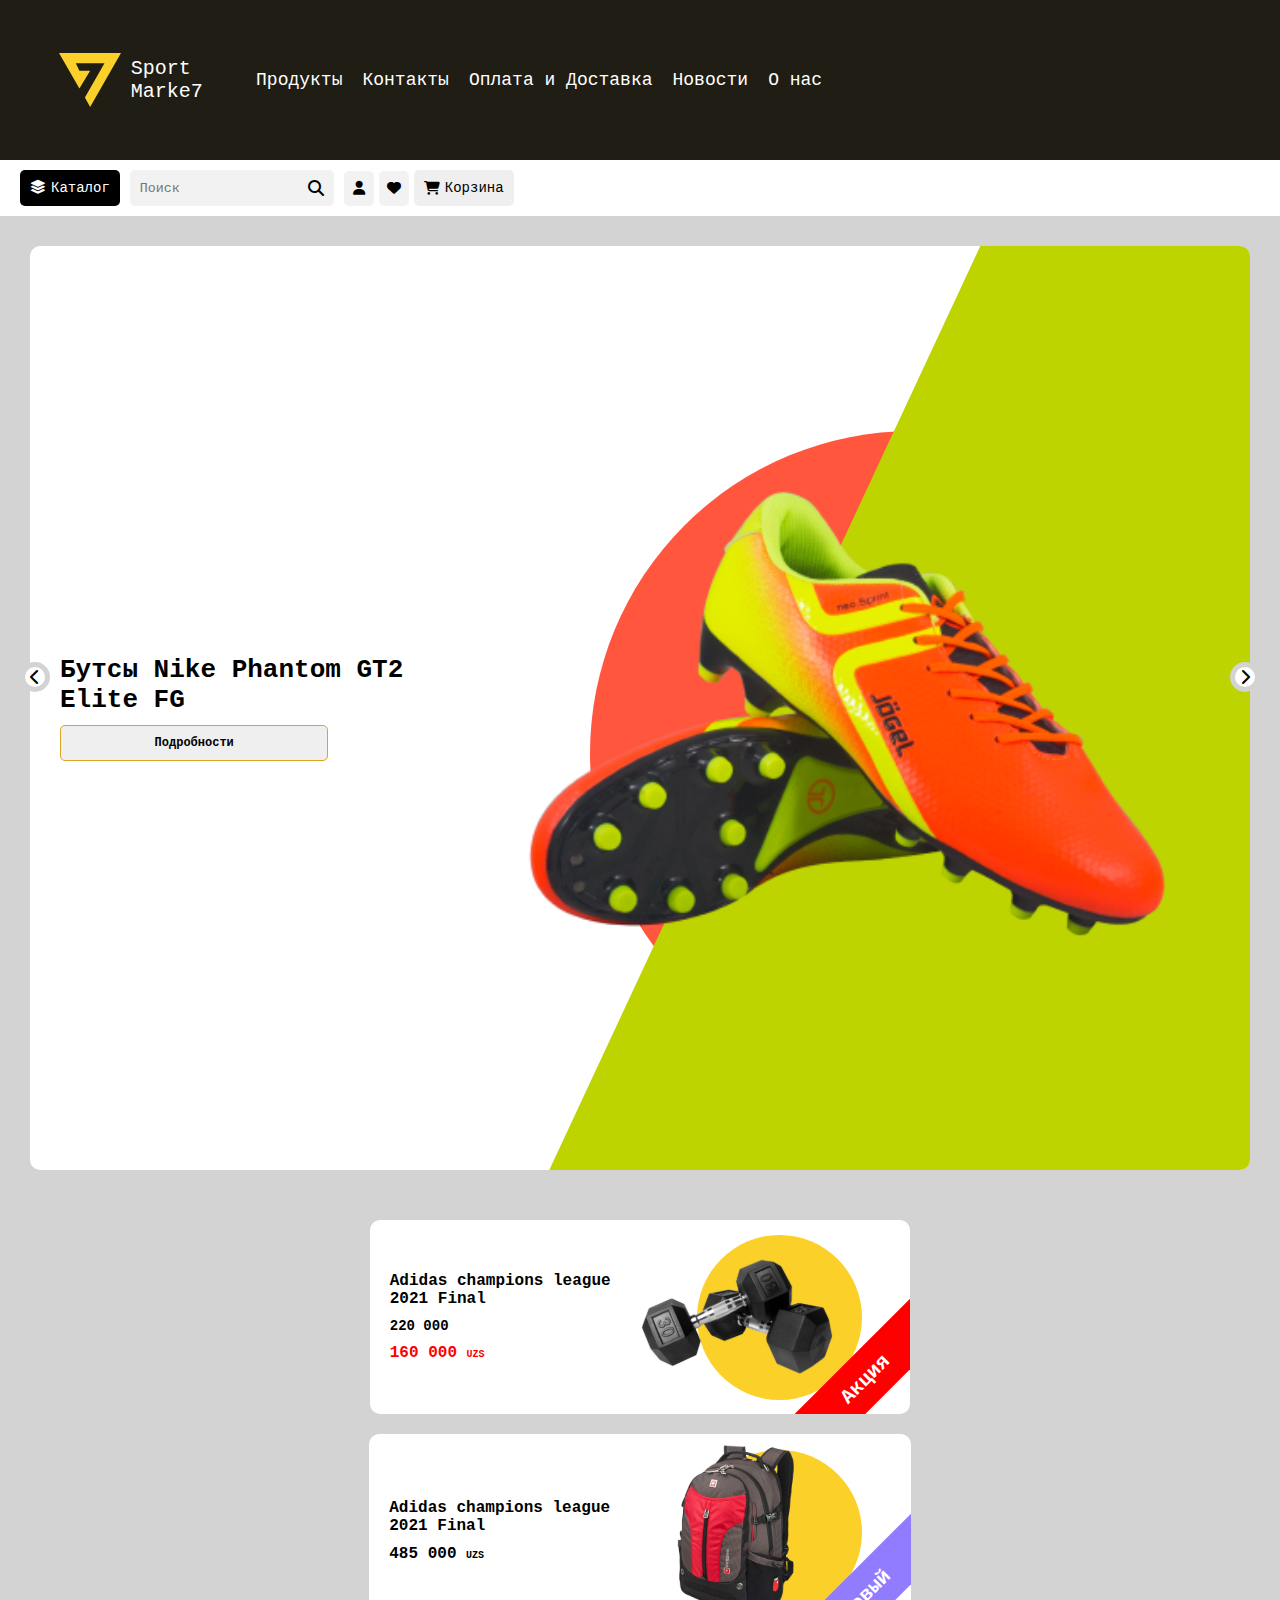
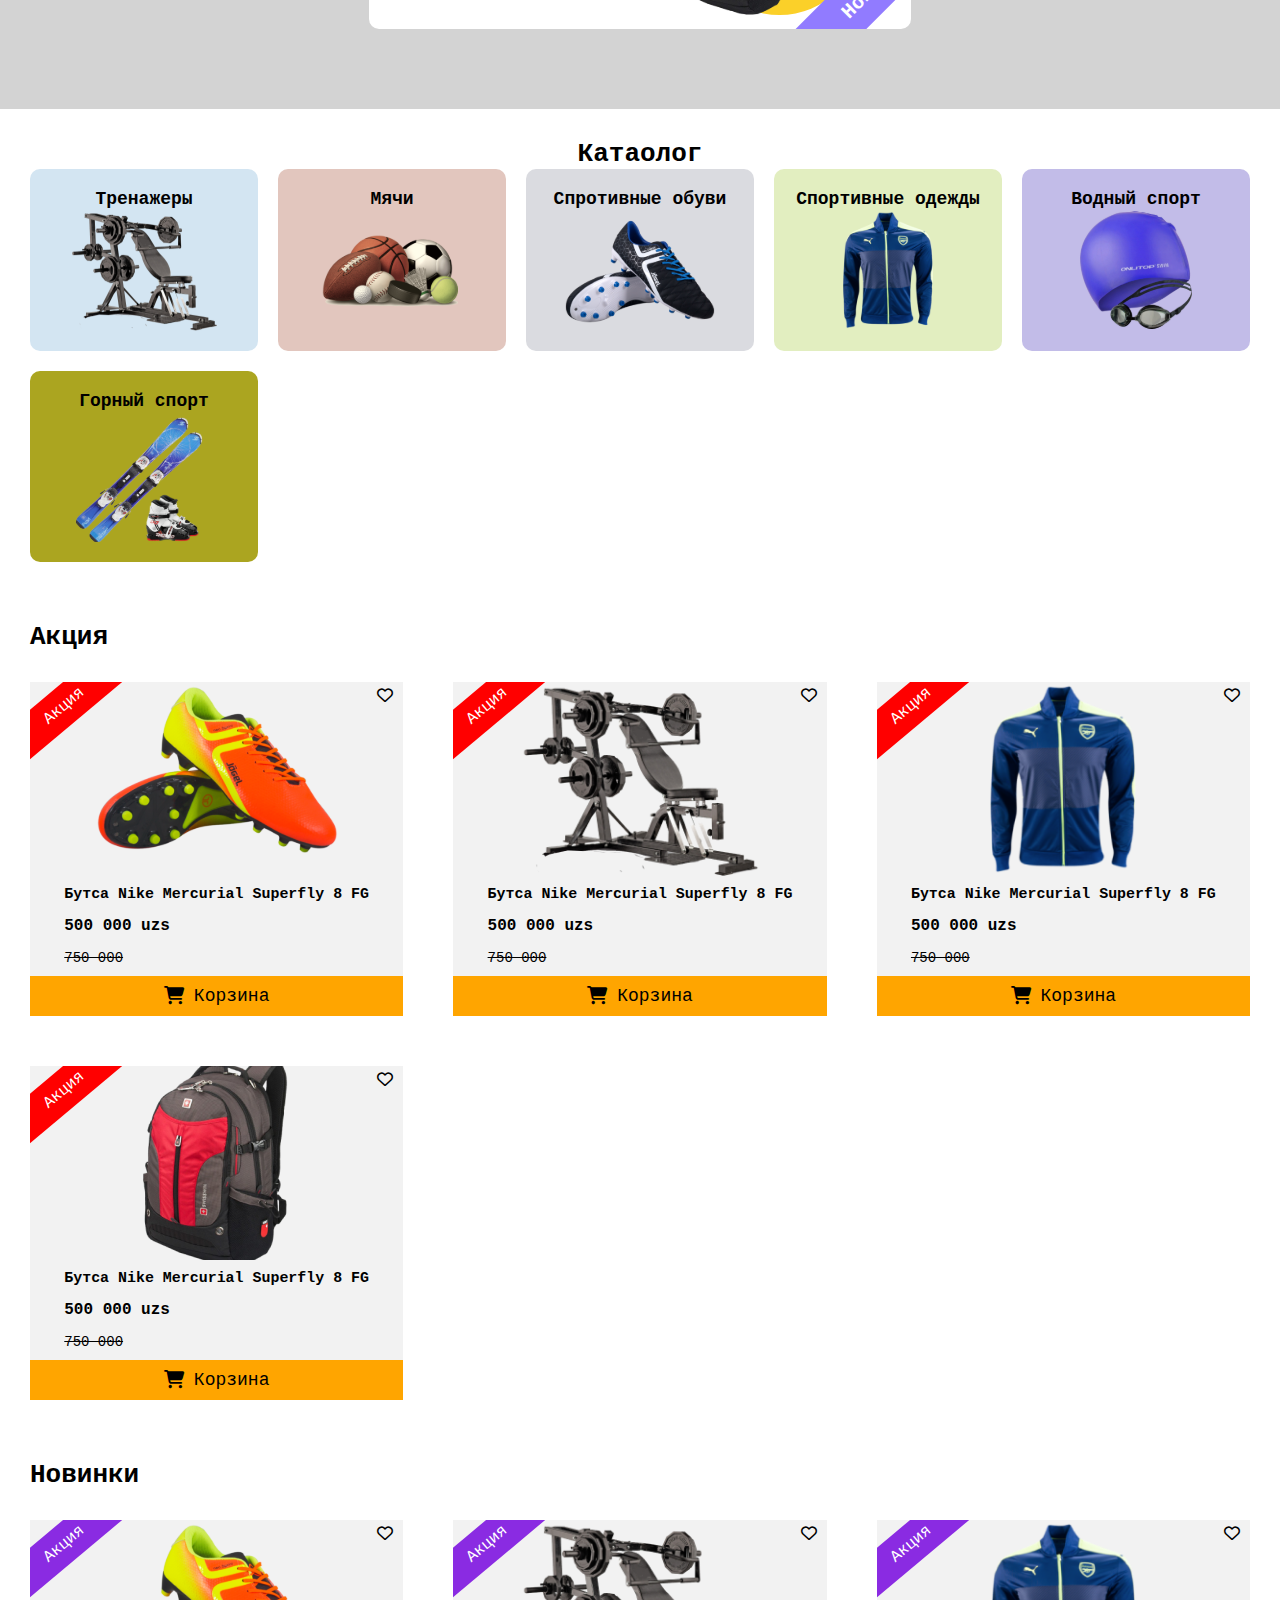
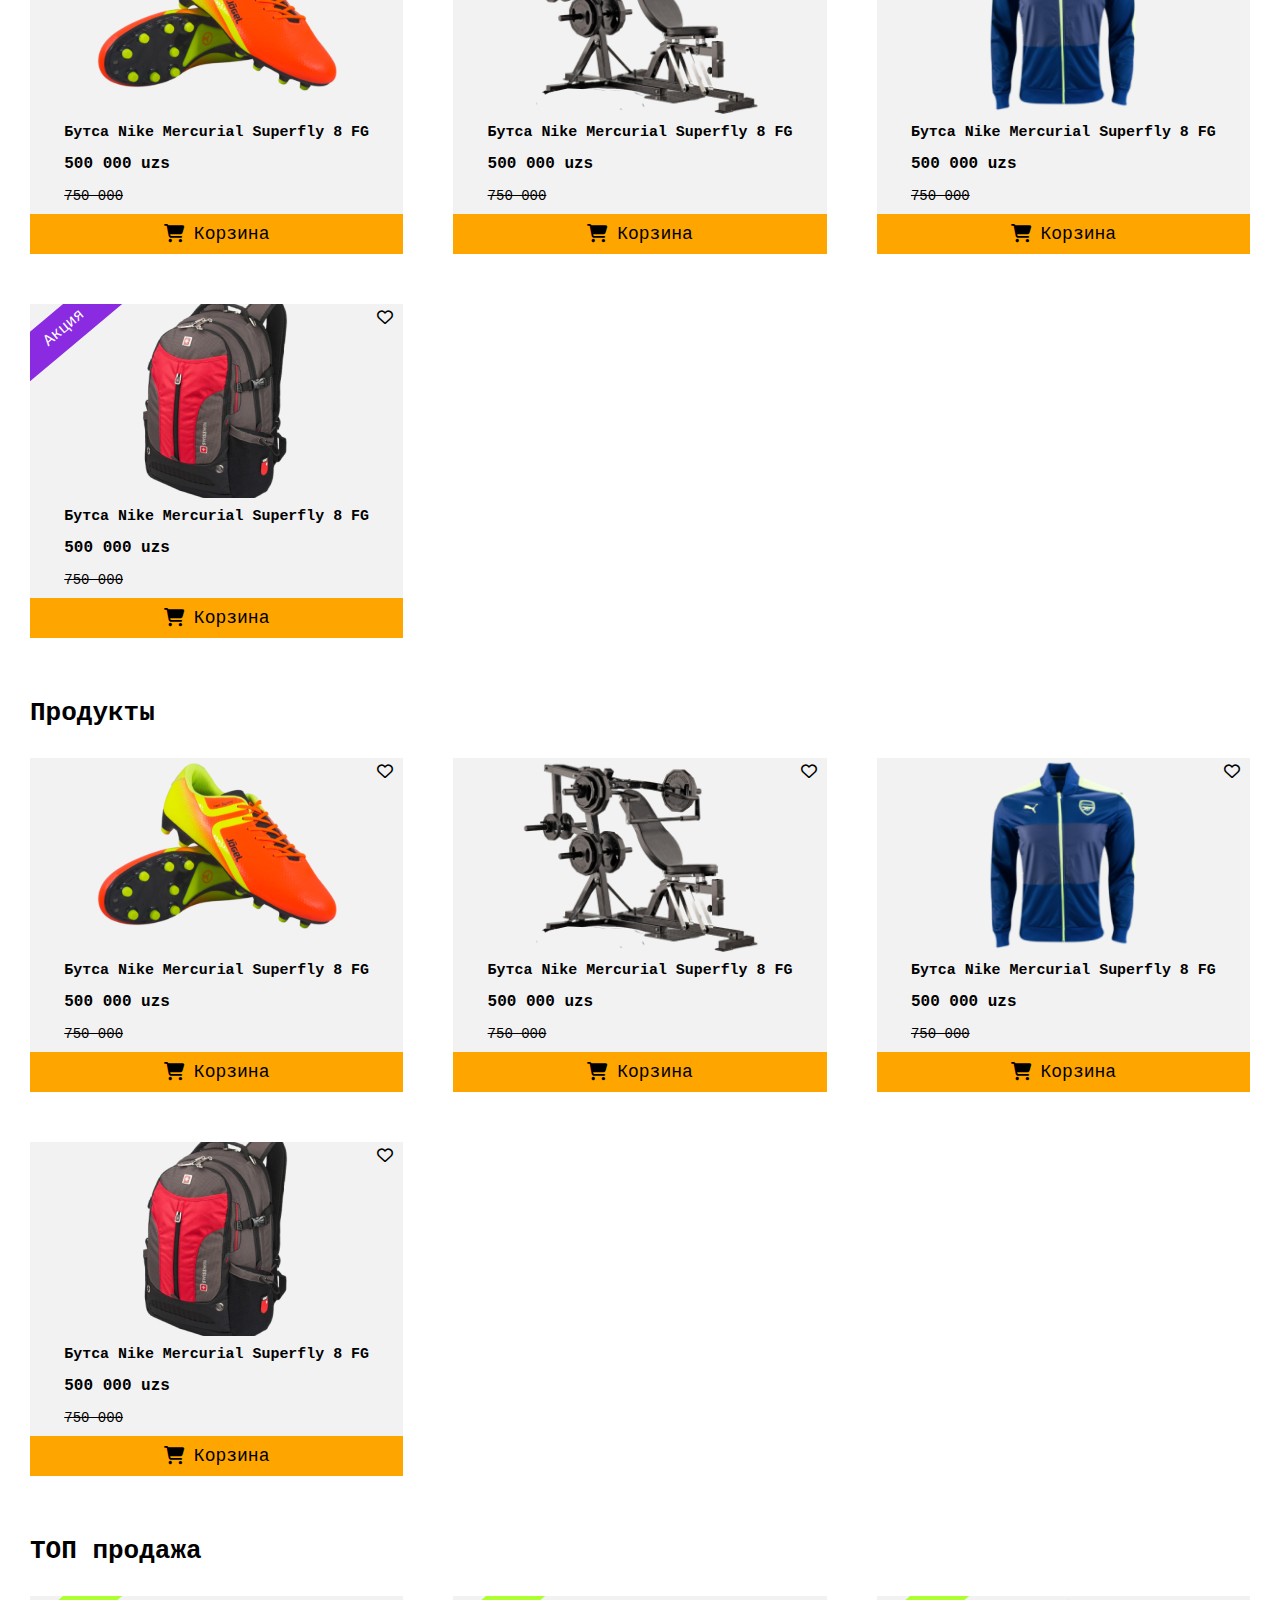
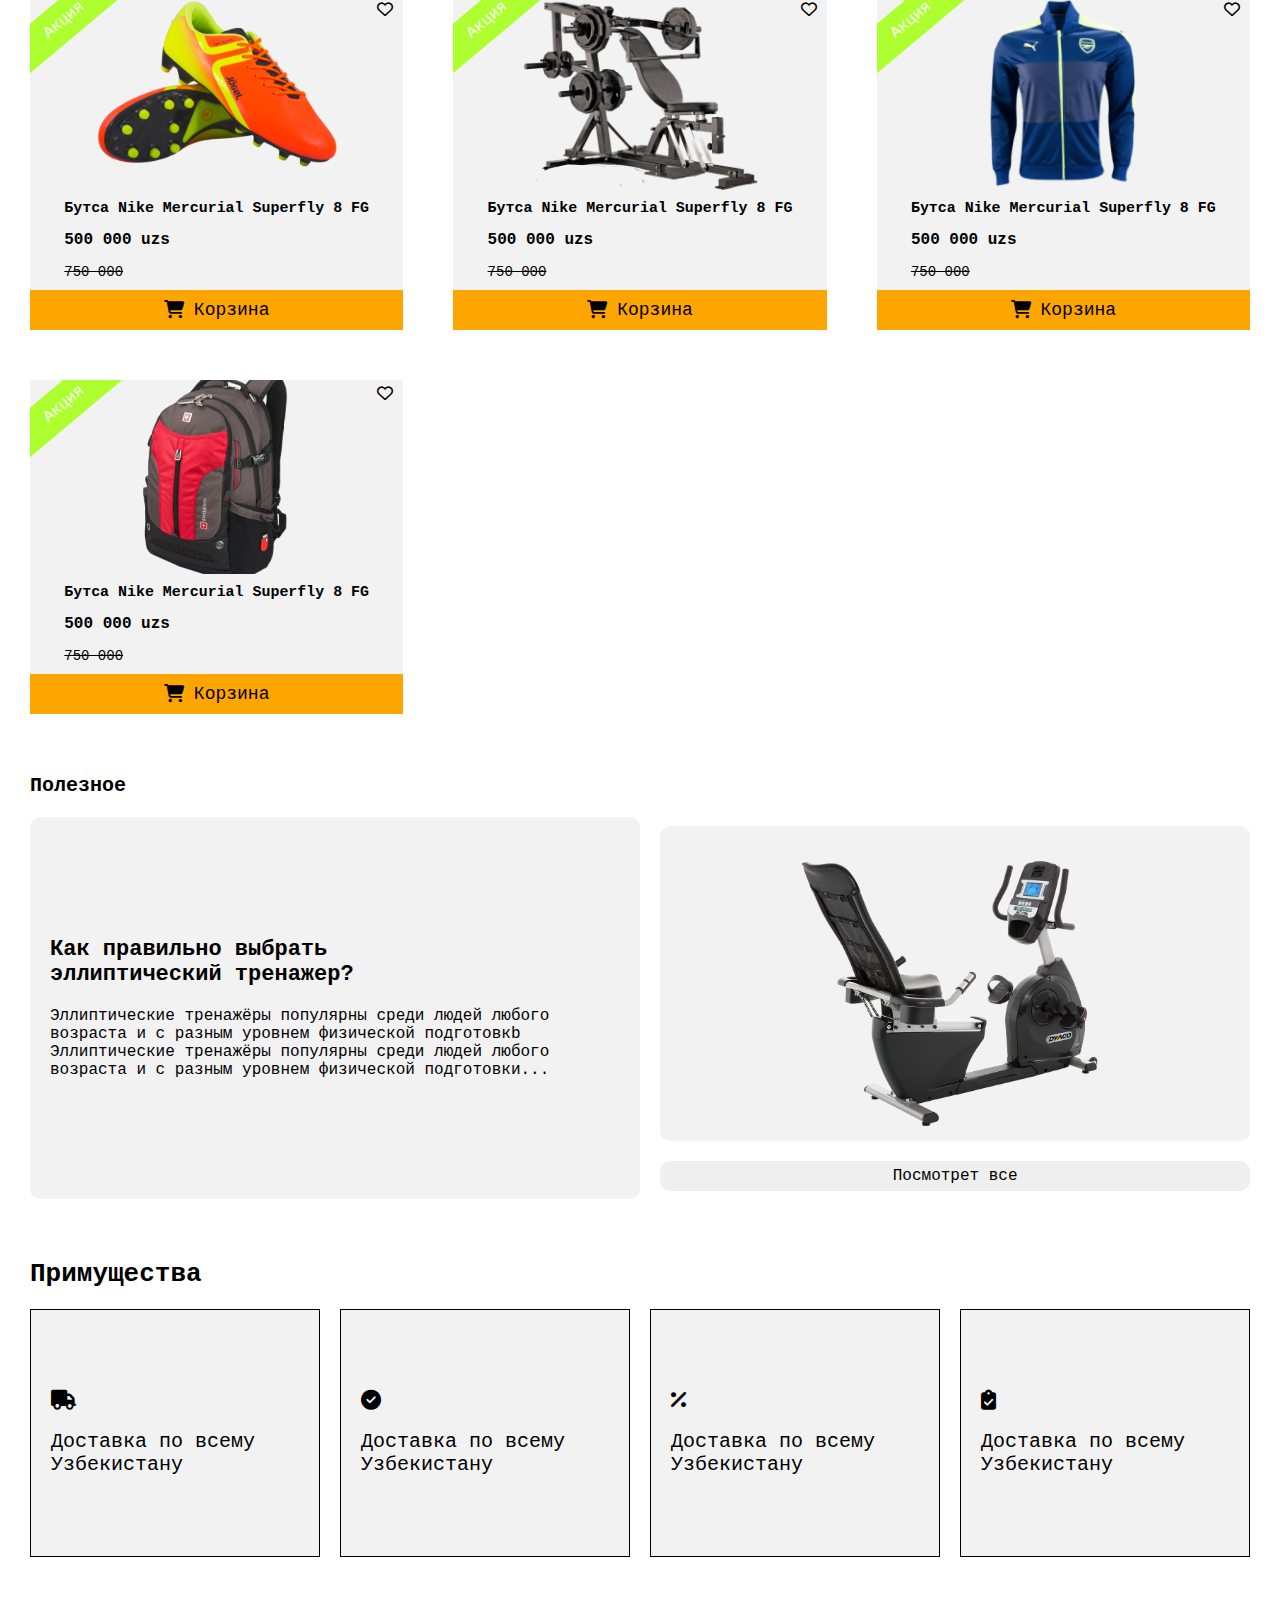
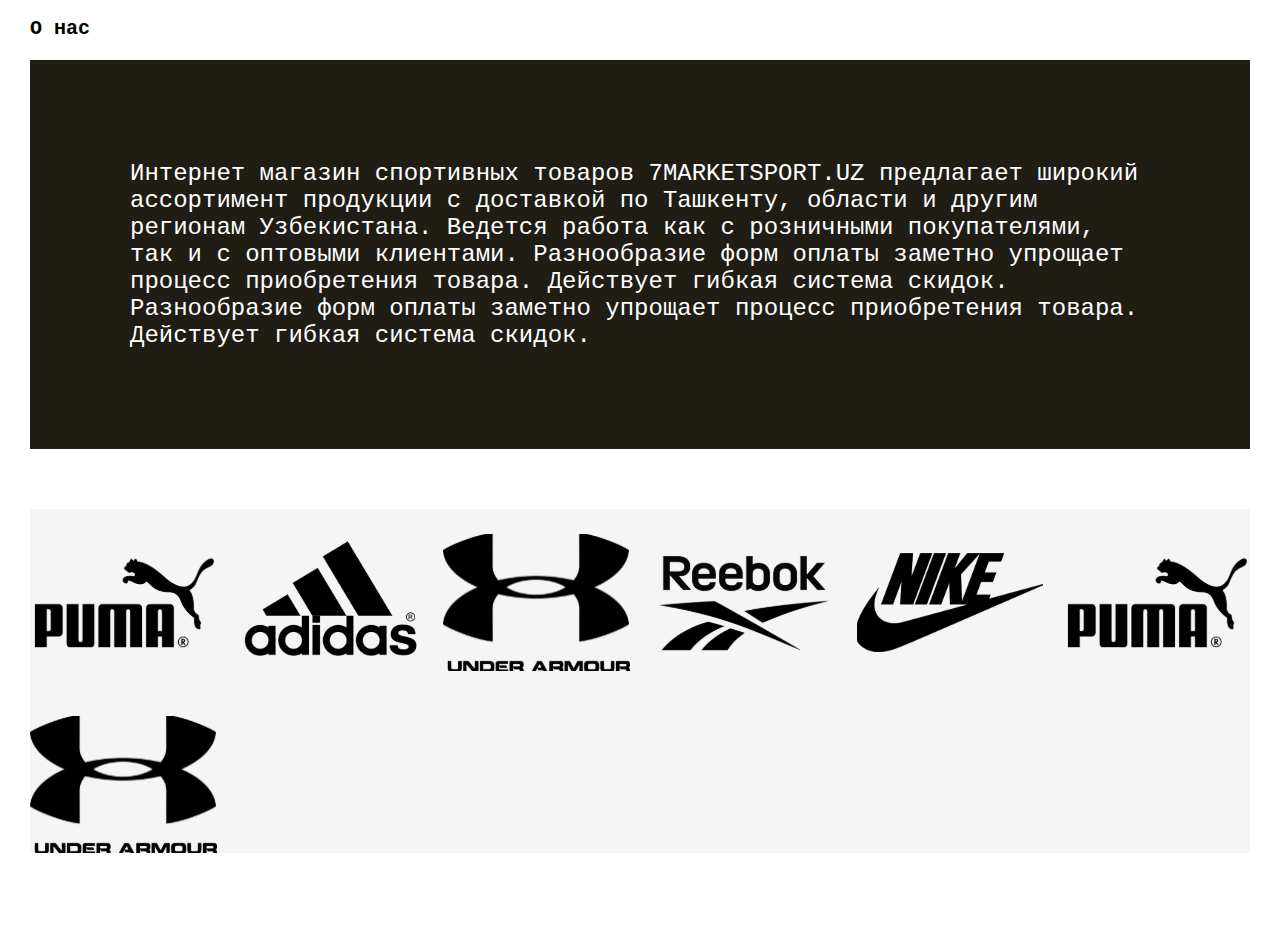
==== index.html @ ff8aa7b3 "first commit" ====
<!DOCTYPE html>
<html lang="en">

<head>
    <meta charset="UTF-8">
    <meta name="viewport" content="width=device-width, initial-scale=1.0">
    <title>Sprot Market</title>
    <link rel="stylesheet" href="./css/style.min.css">
    <link rel="stylesheet" href="https://cdnjs.cloudflare.com/ajax/libs/font-awesome/6.5.2/css/all.min.css">

</head>

<body>
    <header class="header container">

        <nav class="header__nav">

            <div class="header__logo-link">

                <div class="header__logo-img">
                    <img src="./images/Vector-logo.svg" alt="">
                    <span class="header__sport">Sport Marke7</span>
                </div>


                <ul class="header__list">
                    <li class="header__item"><a href="#" class="header__link">Продукты</a></li>
                    <li class="header__item"><a href="#" class="header__link">Контакты</a></li>
                    <li class="header__item"><a href="#" class="header__link">Оплата и Доставка</a></li>
                    <li class="header__item"><a href="#" class="header__link">Новости</a></li>
                    <li class="header__item"><a href="#" class="header__link">О нас</a></li>
                </ul>

            </div>

            <div class="header__info-contact">

                <div class="header__logo-info">
                    <img src="./images/Vector-logo.svg" alt="">
                    <p class="header__info-list">Sport Marke<span class="header__seven">7</span></p>
                </div>

                <p class="header__contact"><i class="fa-solid fa-phone"></i>+998(90)565-85-85</p>
                <p class="header__contact"><i class="fa-solid fa-envelope"></i>info@gmail.com</p>
            </div>


            <div class="header__button">
                <button onclick="btn()" class="header__togl">
                    <i class="fa-solid fa-bars-staggered"></i>
                </button>
            </div>
        </nav>
    </header>

    <header class="catalog">
        <nav class="catalog__nav">
            <div class="catalog__items">

                <button class="catalog__btn"><i class="fa-solid fa-layer-group"></i>Каталог </button>
                <div class="catalog__input">
                    <input type="text" placeholder="Поиск"><i class="fa-solid fa-magnifying-glass"></i>
                </div>

                <div class="catalog__iction">
                    <span class="catalog__icon"><i class="fa-solid fa-user"></i></span>
                    <span class="catalog__icon"><i class="fa-solid fa-heart"></i></span>
                    <button class="catalog__shopping"><i class="fa-solid fa-cart-shopping"></i>Корзина</button>
                </div>
            </div>

        </nav>
    </header>


    <main>
        <section class="hero container">

            <div class="hero__items">

                <div class="hero__item-nike">

                    <div class="hero__title-btn">
                        <h1 class="hero__title">Бутсы Nike Phantom GT2 Elite FG</h1>
                        <button class="hero__btn">Подробности</button>
                    </div>


                    <div class="hero__images">
                        <img src="./images/Ellipse 455.svg" alt="" class="hero__img-one">
                        <img src="./images/Rectangle 24275.svg" alt="" class="hero__img-two">
                        <img src="./images/pngwing 1.svg" alt="" class="hero__img-three">
                    </div>

                    <span class="hero__icon-left"><i class="fa-solid fa-chevron-left"></i></span>
                    <span class="hero__icon-right"><i class="fa-solid fa-chevron-right"></i></span>

                </div>


                <div class="hero__item-adidas">

                    <div class="hero__adidas">

                        <div class="hero__price-product">
                            <h6 class="hero__title-adidas">Adidas champions league 2021 Final</h6>
                            <p class="hero__price">220 000</p>
                            <h5 class="hero__price-sale">160 000 <span class="hero__sum">UZS</span></h5>
                        </div>

                        <div class="hero__price-img">
                            <img src="./images/Ellipse orange.svg" alt="" class="hero__ellipse">
                            <img src="./images/gantel.svg" alt="" class="hero__img-sale">
                            <h4 class="hero__sale">Акция</h4>
                        </div>

                    </div>

                    <div class="hero__adidas">

                        <div class="hero__price-product">
                            <h6 class="hero__title-adidas">Adidas champions league 2021 Final</h6>
                            <h5 class="hero__price-sale-two">485 000 <span class="hero__sum">UZS</span></h5>
                        </div>

                        <div class="hero__price-img">
                            <img src="./images/Ellipse orange.svg" alt="" class="hero__ellipse">
                            <img src="./images/Backpack.svg" alt="" class="hero__img-sale">
                            <h4 class="hero__sale-two">Новый</h4>
                        </div>

                    </div>
                </div>

            </div>

        </section>


        <section class="collection container">
            <h1>Катаолог</h1>

            <div class="collection__items">

                <div class="collection__item" style="background: #D3E5F2;">
                    <p class="collection__title">Тренажеры</p>
                    <img src="./images/gym 3.svg" alt="">
                </div>

                <div class="collection__item" style="background: #E2C6BE;;">
                    <p class="collection__title">Мячи</p>
                    <img src="./images/top.svg" alt="">
                </div>

                <div class="collection__item" style="background: #DADBE0;">
                    <p class="collection__title">Спротивные обуви</p>
                    <img src="./images/cros.svg" alt="">
                </div>

                <div class="collection__item" style="background: #E2EEC0;">
                    <p class="collection__title">Спортивные одежды</p>
                    <img src="./images/sportiv.svg" alt="">
                </div>

                <div class="collection__item" style="background: #C2BCE8;">
                    <p class="collection__title">Водный спорт</p>
                    <img src="./images/suv.svg" alt="">
                </div>

                <div class="collection__item" style="background: #ABA520;">
                    <p class="collection__title">Горный спорт</p>
                    <img src="./images/snowbord.svg" alt="">
                </div>

            </div>
        </section>



        <section class="promotion container">

            <h1 class="promotion__title-item">Акция</h1>

            <div class="promotion__items">

                <div class="promotion__item">

                    <span class="promotion__title">Акция</span>
                    <span class="promotion__icon"><i class="fa-regular fa-heart"></i></span>
                    <img src="./images/foto1.svg" alt="">

                    <div class="promotion__text">
                        <h5 class="promotion__info">Бутса Nike Mercurial Superfly 8 FG</h5>
                        <h6 class="promotion__price">500 000 uzs</h6>
                        <p class="promotion__price-sale">750 000</p>
                    </div>
                    <button class="promotion__btn">
                        <i class="fa-solid fa-cart-shopping"></i>Корзина
                    </button>
                </div>

                <div class="promotion__item">

                    <span class="promotion__title">Акция</span>
                    <span class="promotion__icon"><i class="fa-regular fa-heart"></i></span>
                    <img src="./images/foto2.svg" alt="">

                    <div class="promotion__text">
                        <h5 class="promotion__info">Бутса Nike Mercurial Superfly 8 FG</h5>
                        <h6 class="promotion__price">500 000 uzs</h6>
                        <p class="promotion__price-sale">750 000</p>
                    </div>
                    <button class="promotion__btn">
                        <i class="fa-solid fa-cart-shopping"></i>Корзина
                    </button>
                </div>

                <div class="promotion__item">

                    <span class="promotion__title">Акция</span>
                    <span class="promotion__icon"><i class="fa-regular fa-heart"></i></span>
                    <img src="./images/foto3.svg" alt="">

                    <div class="promotion__text">
                        <h5 class="promotion__info">Бутса Nike Mercurial Superfly 8 FG</h5>
                        <h6 class="promotion__price">500 000 uzs</h6>
                        <p class="promotion__price-sale">750 000</p>
                    </div>
                    <button class="promotion__btn">
                        <i class="fa-solid fa-cart-shopping"></i>Корзина
                    </button>
                </div>

                <div class="promotion__item">

                    <span class="promotion__title">Акция</span>
                    <span class="promotion__icon"><i class="fa-regular fa-heart"></i></span>
                    <img src="./images/foto4.svg" alt="">

                    <div class="promotion__text">
                        <h5 class="promotion__info">Бутса Nike Mercurial Superfly 8 FG</h5>
                        <h6 class="promotion__price">500 000 uzs</h6>
                        <p class="promotion__price-sale">750 000</p>
                    </div>
                    <button class="promotion__btn">
                        <i class="fa-solid fa-cart-shopping"></i>Корзина
                    </button>
                </div>

            </div>
        </section>

        <section class="promotion container">

            <h1 class="promotion__title-item">Новинки</h1>

            <div class="promotion__items cs">

                <div class="promotion__item">

                    <span class="promotion__title">Акция</span>
                    <span class="promotion__icon"><i class="fa-regular fa-heart"></i></span>
                    <img src="./images/foto1.svg" alt="">

                    <div class="promotion__text">
                        <h5 class="promotion__info">Бутса Nike Mercurial Superfly 8 FG</h5>
                        <h6 class="promotion__price">500 000 uzs</h6>
                        <p class="promotion__price-sale">750 000</p>
                    </div>
                    <button class="promotion__btn">
                        <i class="fa-solid fa-cart-shopping"></i>Корзина
                    </button>
                </div>

                <div class="promotion__item">

                    <span class="promotion__title">Акция</span>
                    <span class="promotion__icon"><i class="fa-regular fa-heart"></i></span>
                    <img src="./images/foto2.svg" alt="">

                    <div class="promotion__text">
                        <h5 class="promotion__info">Бутса Nike Mercurial Superfly 8 FG</h5>
                        <h6 class="promotion__price">500 000 uzs</h6>
                        <p class="promotion__price-sale">750 000</p>
                    </div>
                    <button class="promotion__btn">
                        <i class="fa-solid fa-cart-shopping"></i>Корзина
                    </button>
                </div>

                <div class="promotion__item">

                    <span class="promotion__title">Акция</span>
                    <span class="promotion__icon"><i class="fa-regular fa-heart"></i></span>
                    <img src="./images/foto3.svg" alt="">

                    <div class="promotion__text">
                        <h5 class="promotion__info">Бутса Nike Mercurial Superfly 8 FG</h5>
                        <h6 class="promotion__price">500 000 uzs</h6>
                        <p class="promotion__price-sale">750 000</p>
                    </div>
                    <button class="promotion__btn">
                        <i class="fa-solid fa-cart-shopping"></i>Корзина
                    </button>
                </div>

                <div class="promotion__item">

                    <span class="promotion__title">Акция</span>
                    <span class="promotion__icon"><i class="fa-regular fa-heart"></i></span>
                    <img src="./images/foto4.svg" alt="">

                    <div class="promotion__text">
                        <h5 class="promotion__info">Бутса Nike Mercurial Superfly 8 FG</h5>
                        <h6 class="promotion__price">500 000 uzs</h6>
                        <p class="promotion__price-sale">750 000</p>
                    </div>
                    <button class="promotion__btn">
                        <i class="fa-solid fa-cart-shopping"></i>Корзина
                    </button>
                </div>

            </div>
        </section>
        <section class="promotion container">

            <h1 class="promotion__title-item">Продукты</h1>

            <div class="promotion__items three">

                <div class="promotion__item">

                    <span class="promotion__title">Акция</span>
                    <span class="promotion__icon"><i class="fa-regular fa-heart"></i></span>
                    <img src="./images/foto1.svg" alt="">

                    <div class="promotion__text">
                        <h5 class="promotion__info">Бутса Nike Mercurial Superfly 8 FG</h5>
                        <h6 class="promotion__price">500 000 uzs</h6>
                        <p class="promotion__price-sale">750 000</p>
                    </div>
                    <button class="promotion__btn">
                        <i class="fa-solid fa-cart-shopping"></i>Корзина
                    </button>
                </div>

                <div class="promotion__item">

                    <span class="promotion__title">Акция</span>
                    <span class="promotion__icon"><i class="fa-regular fa-heart"></i></span>
                    <img src="./images/foto2.svg" alt="">

                    <div class="promotion__text">
                        <h5 class="promotion__info">Бутса Nike Mercurial Superfly 8 FG</h5>
                        <h6 class="promotion__price">500 000 uzs</h6>
                        <p class="promotion__price-sale">750 000</p>
                    </div>
                    <button class="promotion__btn">
                        <i class="fa-solid fa-cart-shopping"></i>Корзина
                    </button>
                </div>

                <div class="promotion__item">

                    <span class="promotion__title">Акция</span>
                    <span class="promotion__icon"><i class="fa-regular fa-heart"></i></span>
                    <img src="./images/foto3.svg" alt="">

                    <div class="promotion__text">
                        <h5 class="promotion__info">Бутса Nike Mercurial Superfly 8 FG</h5>
                        <h6 class="promotion__price">500 000 uzs</h6>
                        <p class="promotion__price-sale">750 000</p>
                    </div>
                    <button class="promotion__btn">
                        <i class="fa-solid fa-cart-shopping"></i>Корзина
                    </button>
                </div>

                <div class="promotion__item">

                    <span class="promotion__title">Акция</span>
                    <span class="promotion__icon"><i class="fa-regular fa-heart"></i></span>
                    <img src="./images/foto4.svg" alt="">

                    <div class="promotion__text">
                        <h5 class="promotion__info">Бутса Nike Mercurial Superfly 8 FG</h5>
                        <h6 class="promotion__price">500 000 uzs</h6>
                        <p class="promotion__price-sale">750 000</p>
                    </div>
                    <button class="promotion__btn">
                        <i class="fa-solid fa-cart-shopping"></i>Корзина
                    </button>
                </div>

            </div>
        </section>

        <section class="promotion container">

            <h1 class="promotion__title-item">ТОП продажа</h1>

            <div class="promotion__items for">

                <div class="promotion__item">

                    <span class="promotion__title">Акция</span>
                    <span class="promotion__icon"><i class="fa-regular fa-heart"></i></span>
                    <img src="./images/foto1.svg" alt="">

                    <div class="promotion__text">
                        <h5 class="promotion__info">Бутса Nike Mercurial Superfly 8 FG</h5>
                        <h6 class="promotion__price">500 000 uzs</h6>
                        <p class="promotion__price-sale">750 000</p>
                    </div>
                    <button class="promotion__btn">
                        <i class="fa-solid fa-cart-shopping"></i>Корзина
                    </button>
                </div>

                <div class="promotion__item">

                    <span class="promotion__title">Акция</span>
                    <span class="promotion__icon"><i class="fa-regular fa-heart"></i></span>
                    <img src="./images/foto2.svg" alt="">

                    <div class="promotion__text">
                        <h5 class="promotion__info">Бутса Nike Mercurial Superfly 8 FG</h5>
                        <h6 class="promotion__price">500 000 uzs</h6>
                        <p class="promotion__price-sale">750 000</p>
                    </div>
                    <button class="promotion__btn">
                        <i class="fa-solid fa-cart-shopping"></i>Корзина
                    </button>
                </div>

                <div class="promotion__item">

                    <span class="promotion__title">Акция</span>
                    <span class="promotion__icon"><i class="fa-regular fa-heart"></i></span>
                    <img src="./images/foto3.svg" alt="">

                    <div class="promotion__text">
                        <h5 class="promotion__info">Бутса Nike Mercurial Superfly 8 FG</h5>
                        <h6 class="promotion__price">500 000 uzs</h6>
                        <p class="promotion__price-sale">750 000</p>
                    </div>
                    <button class="promotion__btn">
                        <i class="fa-solid fa-cart-shopping"></i>Корзина
                    </button>
                </div>

                <div class="promotion__item">

                    <span class="promotion__title">Акция</span>
                    <span class="promotion__icon"><i class="fa-regular fa-heart"></i></span>
                    <img src="./images/foto4.svg" alt="">

                    <div class="promotion__text">
                        <h5 class="promotion__info">Бутса Nike Mercurial Superfly 8 FG</h5>
                        <h6 class="promotion__price">500 000 uzs</h6>
                        <p class="promotion__price-sale">750 000</p>
                    </div>
                    <button class="promotion__btn">
                        <i class="fa-solid fa-cart-shopping"></i>Корзина
                    </button>
                </div>

            </div>
        </section>


        <section class="useful container">

            <h1 class="useful__titlle">Полезное</h1>

            <div class="useful__items">

                <div class="useful__item">
                    <h1 class="useful__title">Как правильно выбрать эллиптический тренажер?</h1>
                    <p class="useful__list">Эллиптические тренажёры популярны среди людей любого возраста и с разным
                        уровнем физической подготовкb Эллиптические тренажёры популярны среди людей любого возраста и с
                        разным уровнем физической подготовки...</p>
                </div>


                <div class="useful__img-btn">
                    <div class="useful__image">
                        <img src="./images/darojka 1.svg" alt="">
                    </div>

                    <button class="useful__btn">Посмотрет все</button>
                </div>
            </div>
        </section>

        <section class="advantages container">
            <h1 class="advantages__title">Примущества</h1>

            <div class="advantages__items">

                    <div class="advantages__icon">
                        <i class="fa-solid fa-truck"></i>
                        <p class="advantages__list">Доставка по всему Узбекистану</p>
                    </div>

                    <div class="advantages__icon">
                        <i class="fa-solid fa-circle-check"></i>
                        <p class="advantages__list">Доставка по всему Узбекистану</p>
                    </div>

                    <div class="advantages__icon">
                        <i class="fa-solid fa-percent"></i>
                        <p class="advantages__list">Доставка по всему Узбекистану</p>
                    </div>

                    <div class="advantages__icon">
                        <i class="fa-solid fa-clipboard-check"></i>
                        <p class="advantages__list">Доставка по всему Узбекистану</p>
                    </div>

            </div>
        </section>

        <section class="about container">
            <h1 class="about__title">О нас</h1>

            <div class="about__items">

                <div class="about__item">
                    <p class="about__list">Интернет магазин спортивных товаров 7MARKETSPORT.UZ предлагает широкий ассортимент продукции с доставкой по Ташкенту, области и другим регионам Узбекистана. Ведется работа как с розничными покупателями, так и с оптовыми клиентами. Разнообразие форм оплаты заметно упрощает процесс приобретения товара. Действует гибкая система скидок. Разнообразие форм оплаты заметно упрощает процесс приобретения товара. Действует гибкая система скидок. </p>
                </div>

            </div>
        </section>

        <section class="brand container">
            <div class="brand__items">
                <img src="./images/puma.svg" alt="">
                <img src="./images/adidas.svg" alt="">
                <img src="./images/under2.svg" alt="">
                <img src="./images/rebokk.svg" alt="">
                <img src="./images/nike.svg" alt="">
                <img src="./images/puma2.svg" alt="">
                <img src="./images/under.svg" alt="">
            </div>
        </section>

    </main>

    <script src="./js/app.js"></script>
</body>

</html>
---- css/style.min.css ----
.header.toggle .header__list{bottom:0;left:0;width:40%}.header.toggle .header__info-contact{top:0;left:0;width:40%}.header{background-color:#1f1d14;position:relative}.header__nav{width:100%;display:flex;align-items:center;gap:20px;justify-content:space-between}.header__logo-link{display:flex;align-items:center;justify-content:center;gap:10px}.header__logo-img{display:flex;gap:10px;align-items:center;justify-content:center}.header__sport{width:40%;font-size:18px;color:#fff}.header__logo-info{display:flex;flex-direction:column;justify-content:center;align-items:center;gap:10px}.header__info-list{font-size:16px;color:#fff}.header__list{position:fixed;display:flex;align-items:center;flex-direction:column;justify-content:center;gap:20px;height:100vh;background-color:rgba(13,13,13,.419);left:0;bottom:-100%;z-index:1;transition:1s}.header__link{color:#fff;font-size:16px}.header__info-contact{position:fixed;display:flex;flex-direction:column;align-items:center;justify-content:center;top:-100%;left:0;height:30vh;z-index:2;background-color:#010101;transition:1s;gap:10px}.header__seven{color:#ff0;font-size:20px}.header__contact{display:flex;gap:10px;font-size:16px;color:#fff}.header .fa-phone{color:blue}.header .fa-envelope{color:#ff4500}.header__togl{background-color:rgba(0,0,0,0);border:none;font-size:20px;color:#ff0}@media(min-width: 786px){.header__nav{height:100px;display:flex;align-items:center;justify-content:space-between;gap:20px}.header__button{display:none}.header__sport{font-size:20px}.header__logo-link{display:flex;justify-content:space-between}.header__link{font-size:18px;font-weight:300}.header__list{position:static;display:block;flex-direction:row;display:flex;background-color:rgba(0,0,0,0)}.header__logo-info{display:none}}@media(min-width: 1334px){.header__info-contact{min-width:308px;background-color:rgba(0,0,0,0);position:static;display:flex;align-items:center;justify-content:center;flex-direction:row;gap:15px}.header__sport{font-size:24px;font-weight:700}.header__link{font-size:20px;font-weight:300}.header__contact{display:flex;align-items:center;font-size:20px}}.hero{background:rgba(128,128,128,.349);z-index:-4}.hero__items{width:100%;display:flex;flex-direction:column;align-items:center;justify-content:center}.hero__item-nike{width:100%;display:flex;align-items:center;justify-content:center;position:sticky;background-color:#fff;border-radius:10px}.hero__title-btn{width:50%;padding-left:30px;display:flex;flex-direction:column;gap:10px}.hero__btn{display:flex;align-items:center;justify-content:center;width:70%;padding:10px;border:1px solid #daa520;border-radius:5px;font-size:12px;font-weight:600}.hero__images{width:100%;display:flex;align-items:center;justify-content:center;position:relative}.hero__img-one{width:80%;position:absolute;z-index:1;top:20%;right:15px}.hero__img-two{width:100%;z-index:2;border-radius:10px;top:0}.hero__img-three{width:80%;position:absolute;z-index:3;top:15%}.hero__icon-left{display:flex;justify-content:center;align-items:center;width:30px;height:30px;position:absolute;top:45%;left:-10px;border:5px solid rgba(128,128,128,.349);border-radius:50px;background-color:#fff}.hero__icon-right{display:flex;justify-content:center;align-items:center;width:30px;height:30px;position:absolute;top:45%;right:-10px;border:5px solid rgba(128,128,128,.349);border-radius:50px;z-index:3;background-color:#fff}.hero__item-adidas{width:100%;padding:50px 0px;display:flex;flex-direction:column;align-items:center;justify-content:center;gap:20px}.hero__adidas{display:flex;align-items:center;justify-content:center;background-color:#fff;border-radius:10px}.hero__price-product{width:50%;padding-left:20px;display:flex;flex-direction:column;gap:10px}.hero__title-adidas{font-size:16px}.hero__price{font-size:14px;font-weight:600}.hero__price-sale{color:red;font-size:16px;font-weight:700}.hero__price-sale-two{color:#000;font-size:16px;font-weight:700}.hero__sum{font-size:10px}.hero__price-img{width:50%;position:relative;display:flex;align-items:center;overflow:hidden}.hero__ellipse{position:absolute;top:8%;right:18%;z-index:1}.hero__img-sale{top:8%;right:18%;z-index:2}.hero__sale{font-size:20px;background-color:red;position:absolute;bottom:10px;right:-80px;width:250px;height:50px;display:flex;align-items:center;justify-content:center;color:#fff;transform:rotate(-45deg);z-index:3}.hero__sale-two{font-size:20px;background-color:#917bff;position:absolute;bottom:10px;right:-80px;width:250px;height:50px;display:flex;align-items:center;justify-content:center;color:#fff;transform:rotate(-45deg);z-index:3}*{padding:0;margin:0;box-sizing:border-box;list-style:none;text-decoration:none;font-family:monospace}.container{max-width:1440px;margin:0 auto;display:flex;padding:30px 30px}.catalog{background-color:#fff}.catalog__nav{padding:10px 20px}.catalog__items{width:100%;display:flex;align-items:center;gap:10px}.catalog__btn{padding:10px 10px;font-size:14px;display:flex;gap:5px;color:#fff;background-color:#000;border:none;border-radius:5px}.catalog__input{display:flex;align-items:center;padding:10px 10px;border:none;background-color:#f2f2f2;border-radius:5px}.catalog__input input{outline:none;border:none;background-color:rgba(0,0,0,0)}.catalog__iction{display:flex;align-items:center;gap:5px}.catalog__icon{width:30px;border-radius:5px;height:35px;display:flex;align-items:center;justify-content:center;background-color:#f2f2f2;font-size:14px}.catalog__shopping{display:flex;gap:5px;align-items:center;font-size:14px;padding:10px 10px;border-radius:5px;border:none}.collection{display:flex;flex-direction:column;align-items:center;justify-content:flex-start}.collection__items{width:100%;display:grid;grid-template-columns:repeat(auto-fill, minmax(210px, 1fr));align-items:center;justify-content:center;gap:20px}.collection__item{width:100%;display:flex;align-items:center;justify-content:center;flex-direction:column;padding:20px;border-radius:10px}.collection__item img{width:80%;-o-object-fit:cover;object-fit:cover}.collection__title{font-size:18px;font-weight:600}.promotion{display:flex;flex-direction:column;gap:30px}.promotion__items{width:100%;align-items:center;gap:50px;display:grid;grid-template-columns:repeat(auto-fill, minmax(300px, 1fr))}.promotion__item{width:100%;display:flex;flex-direction:column;align-items:center;position:relative;overflow:hidden;background-color:#f2f2f2;gap:10px}.promotion__title{position:absolute;top:5px;left:-30px;font-size:16px;color:#fff;padding:10px 40px;transform:rotate(-40deg);background-color:red}.promotion__text{display:flex;flex-direction:column;gap:15px;font-size:18px}.promotion__icon{position:absolute;top:5px;right:10px}.promotion__price-sale{text-decoration:line-through;font-size:14px}.promotion__price{font-size:16px}.promotion__btn{width:100%;display:flex;padding:10px;background-color:orange;border:none;align-items:center;justify-content:center;gap:10px;font-size:18px}.promotion__items.cs .promotion__item .promotion__title{background-color:#8a2be2}.promotion__items.three .promotion__item .promotion__title{background-color:#8a2be2;display:none}.promotion__items.for .promotion__item .promotion__title{background-color:#adff2f}.useful{width:100%;display:flex;flex-direction:column;gap:20px}.useful__titlle{font-size:20px}.useful__items{display:flex;flex-direction:column;gap:20px;align-items:center;justify-content:center}.useful__item{width:100%;padding:120px 20px;display:flex;flex-direction:column;gap:20px;background-color:#f2f2f2;border-radius:10px}.useful__img-btn{width:100%;display:flex;flex-direction:column;gap:20px}.useful__btn{width:100%;height:30px;border:none;border-radius:10px;font-size:16px}.useful__list{font-size:16px;font-weight:500}.useful__title{width:60%;font-size:22px;font-weight:600}.useful__image{display:flex;align-items:center;justify-content:center;width:100%;background-color:#f2f2f2;border-radius:10px}@media(min-width: 786px){.useful__items{display:flex;flex-direction:row}}.advantages{width:100%;display:flex;flex-direction:column;gap:20px}.advantages__items{width:100%;display:grid;grid-template-columns:repeat(auto-fill, minmax(250px, 1fr));justify-content:center;align-items:center;gap:20px}.advantages__icon{width:100%;display:flex;flex-direction:column;padding:80px 20px;border:1px solid;gap:20px;font-size:20px;background-color:#f2f2f2}.about{width:100%;display:flex;flex-direction:column;gap:20px}.about__items{background-color:#1f1d14;color:#fff}.about__title{font-size:20px}.about__item{padding:100px}.about__list{font-size:24px;font-weight:500}.brand{width:100%;display:flex;justify-content:center}.brand__items{width:100%;align-items:center;justify-content:center;display:grid;grid-template-columns:repeat(auto-fill, minmax(180px, 1fr));gap:20px;background-color:rgba(242,242,242,.7529411765)}.brand__items img{width:100%}
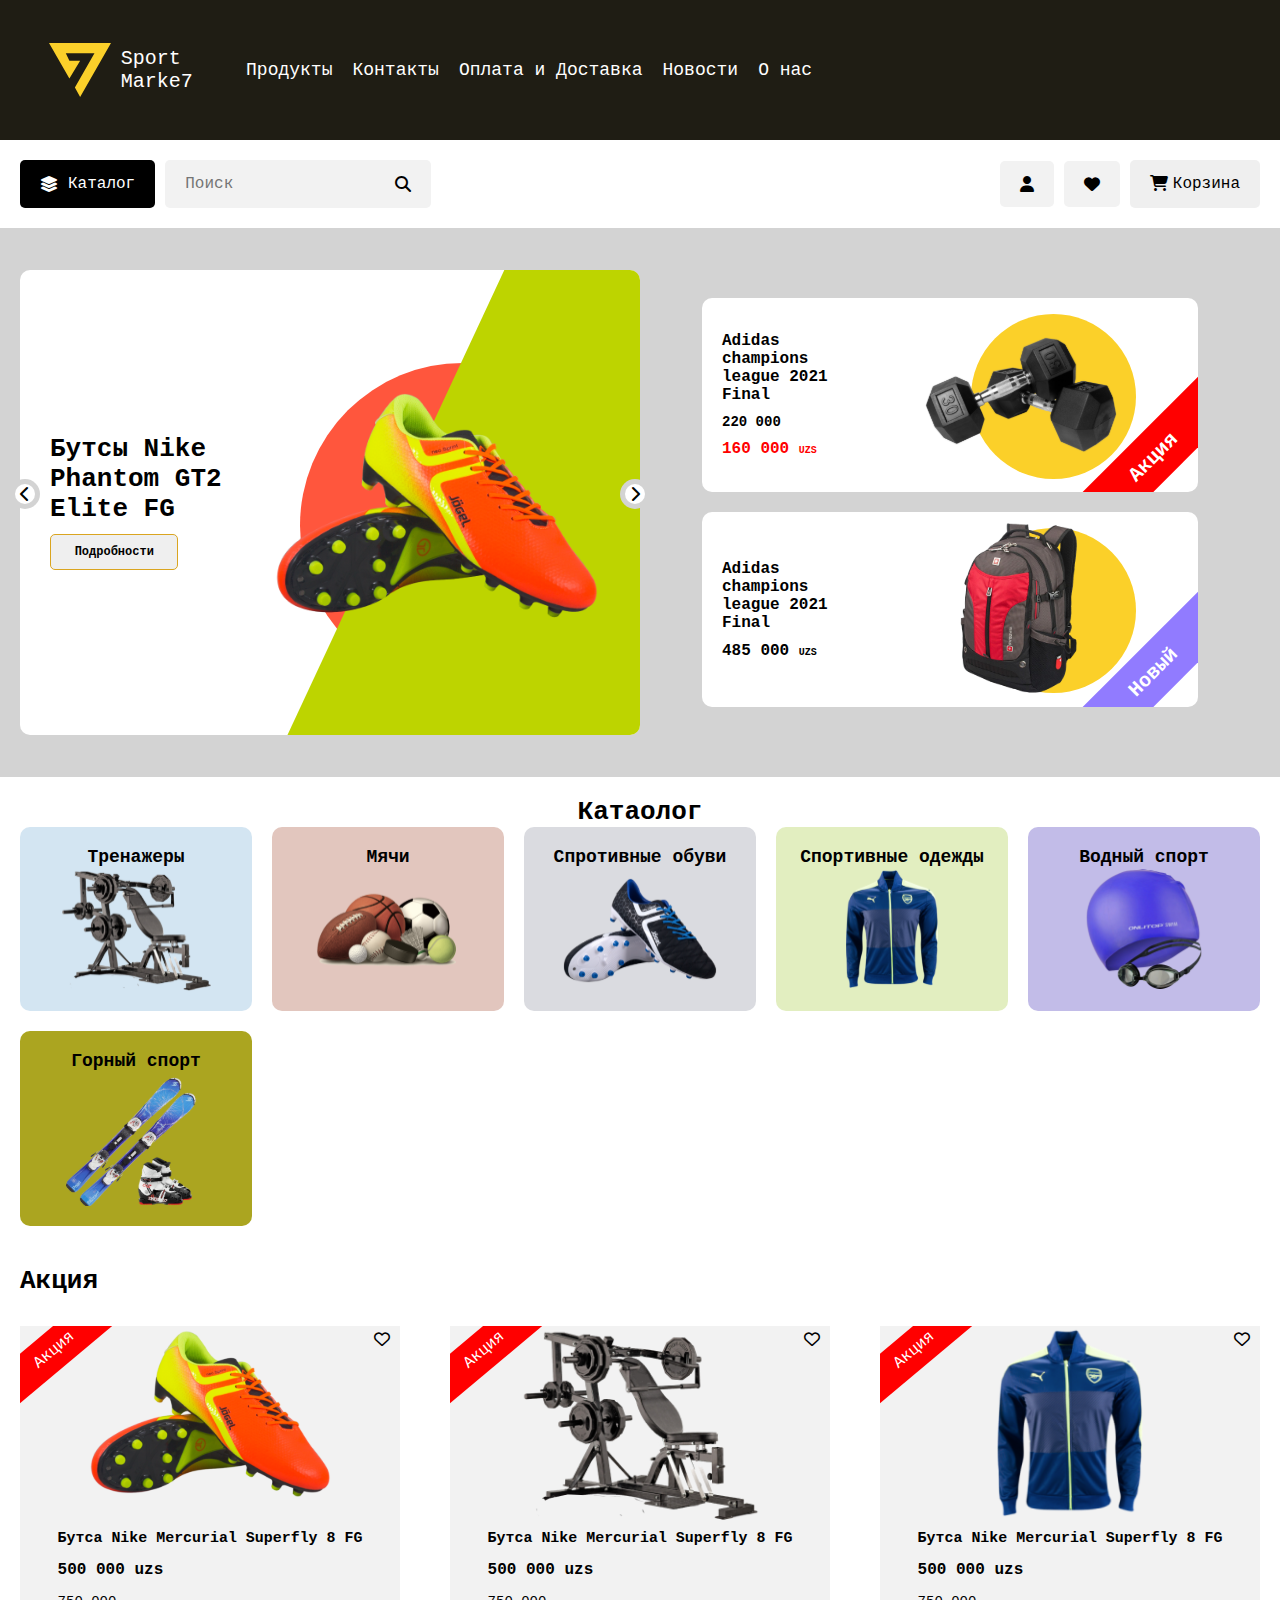
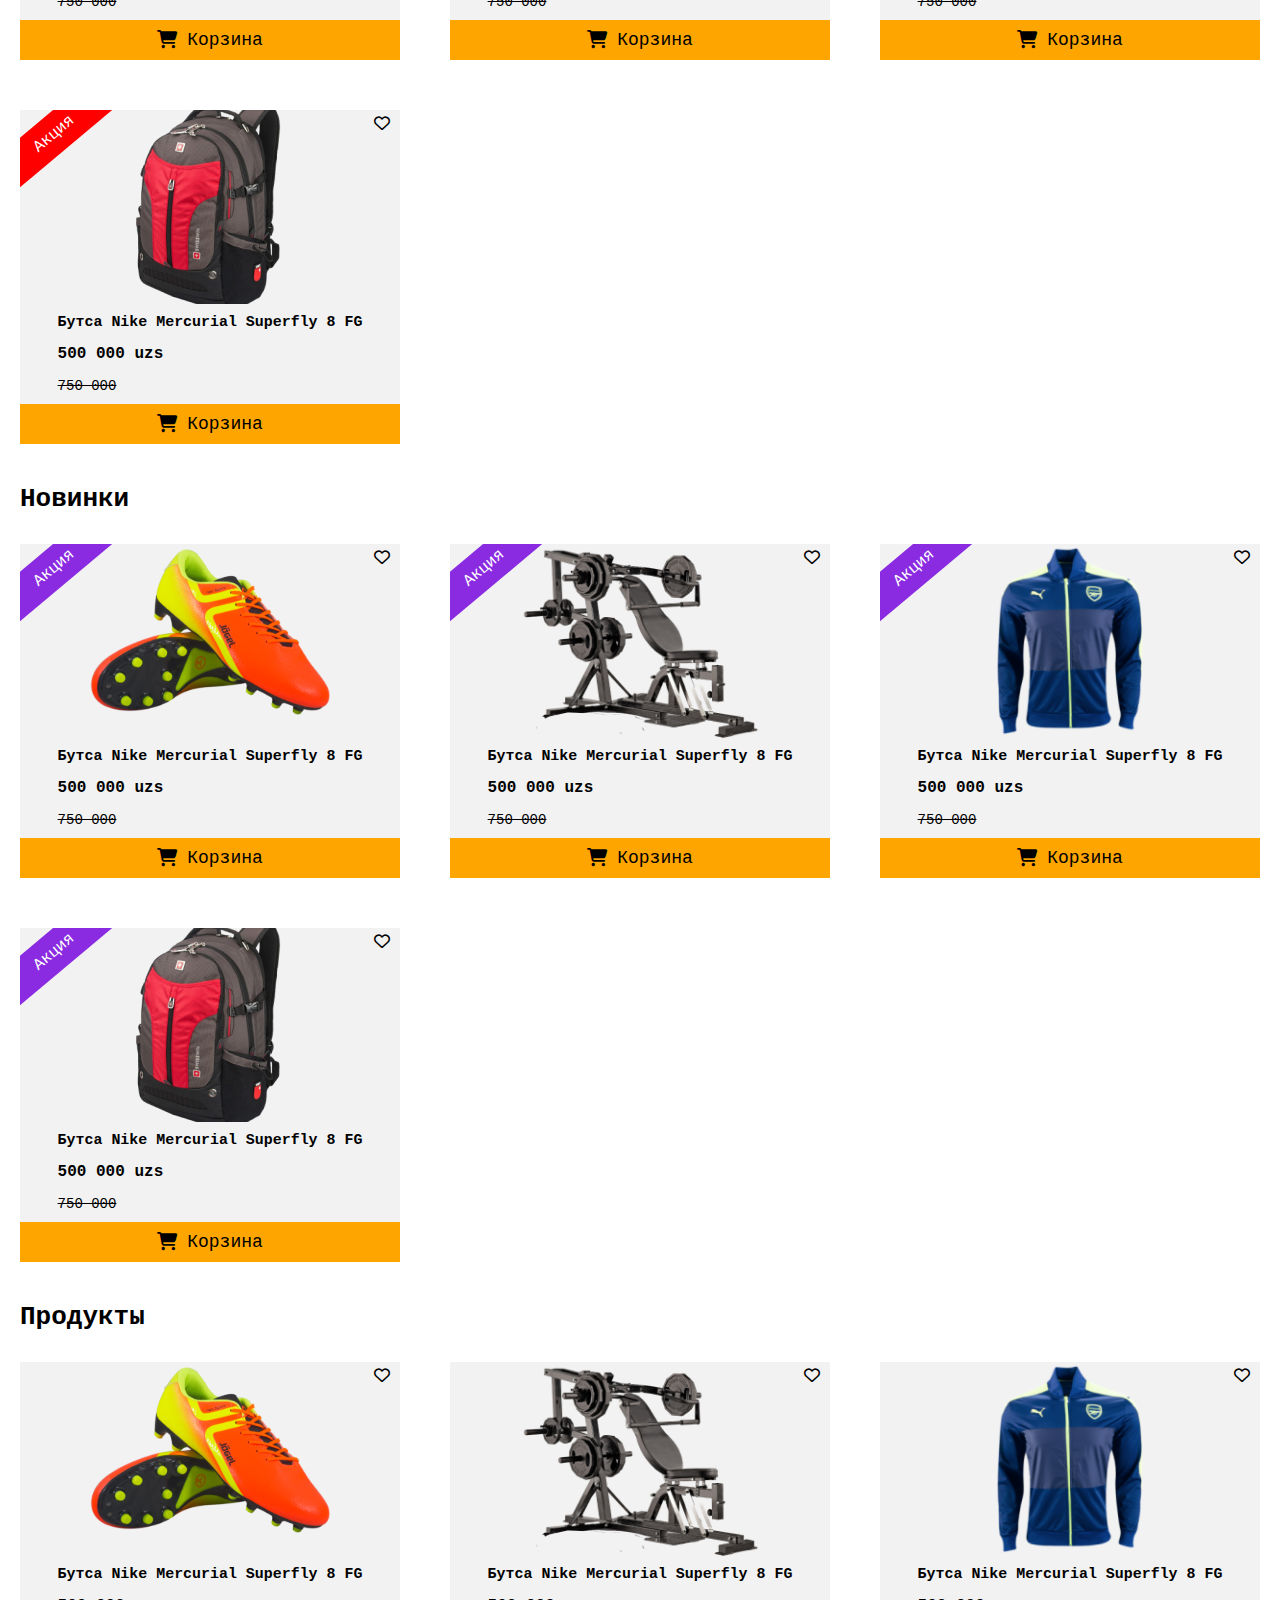
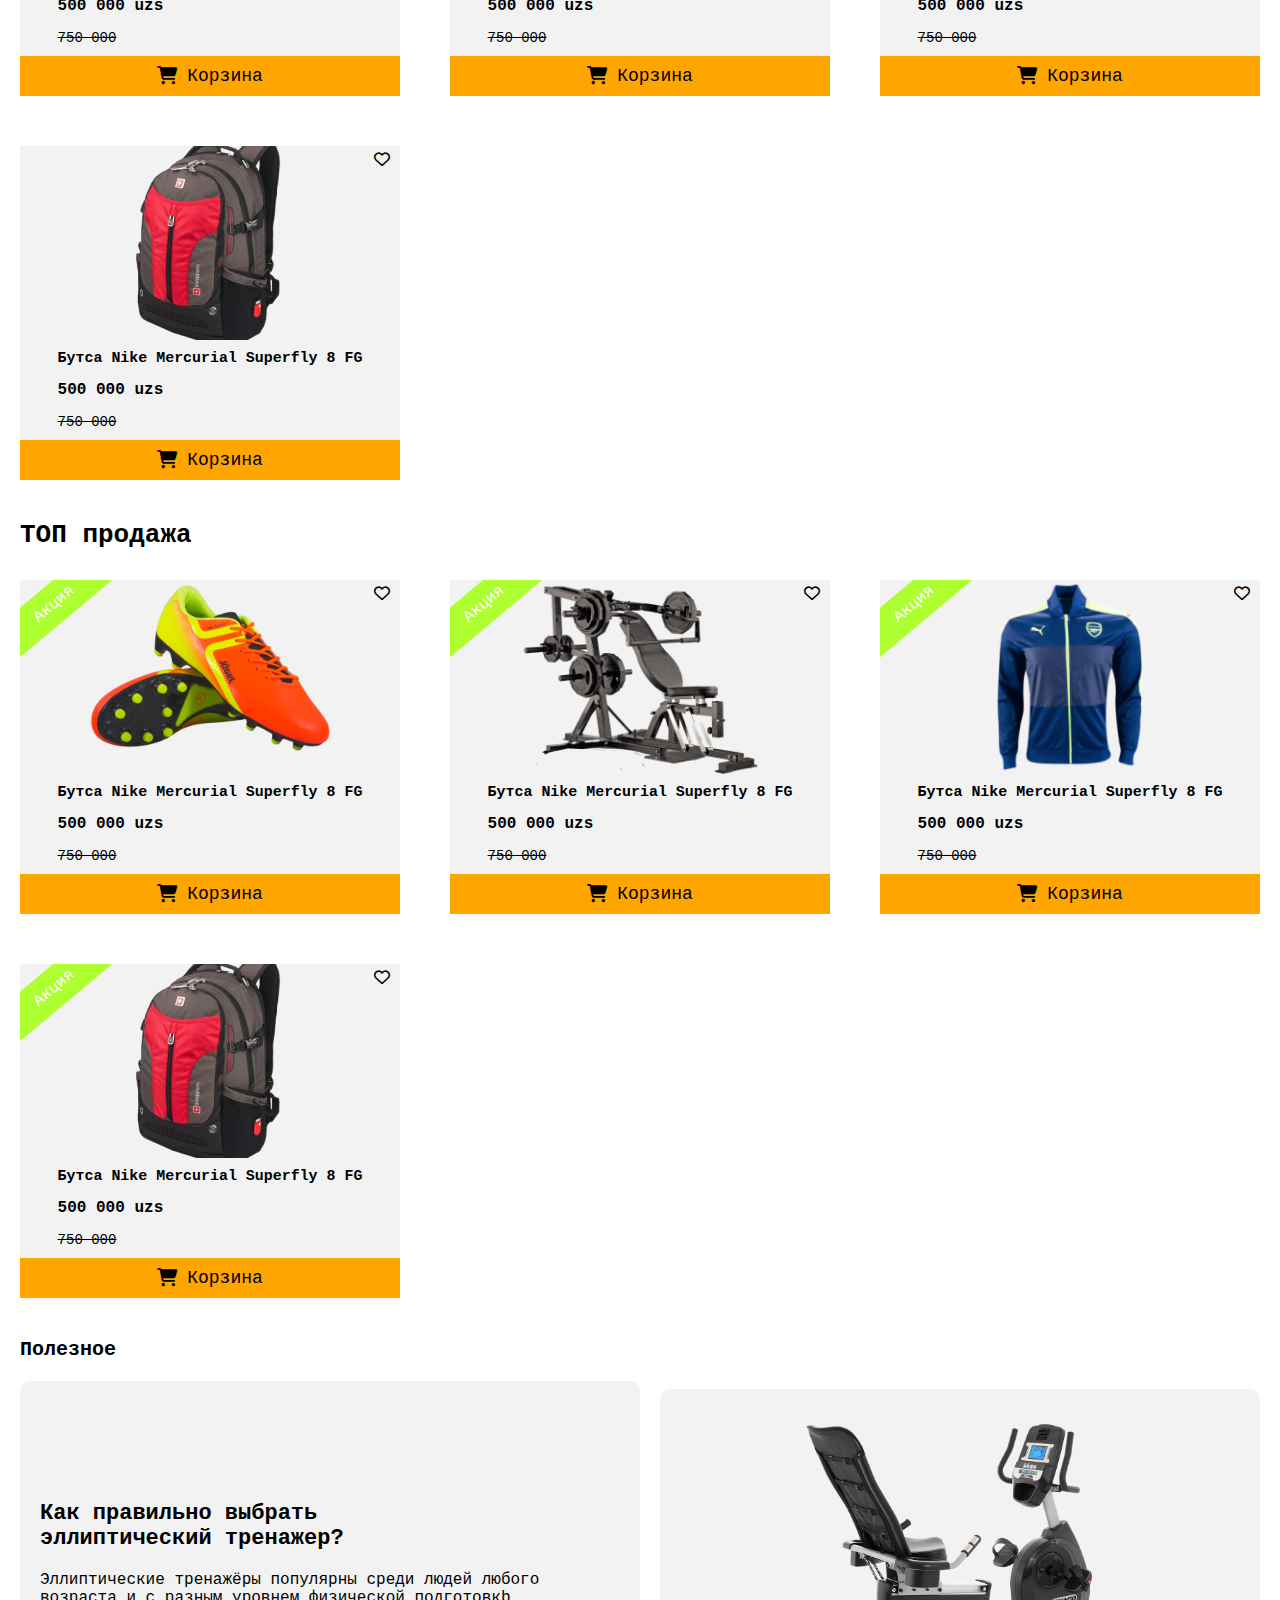
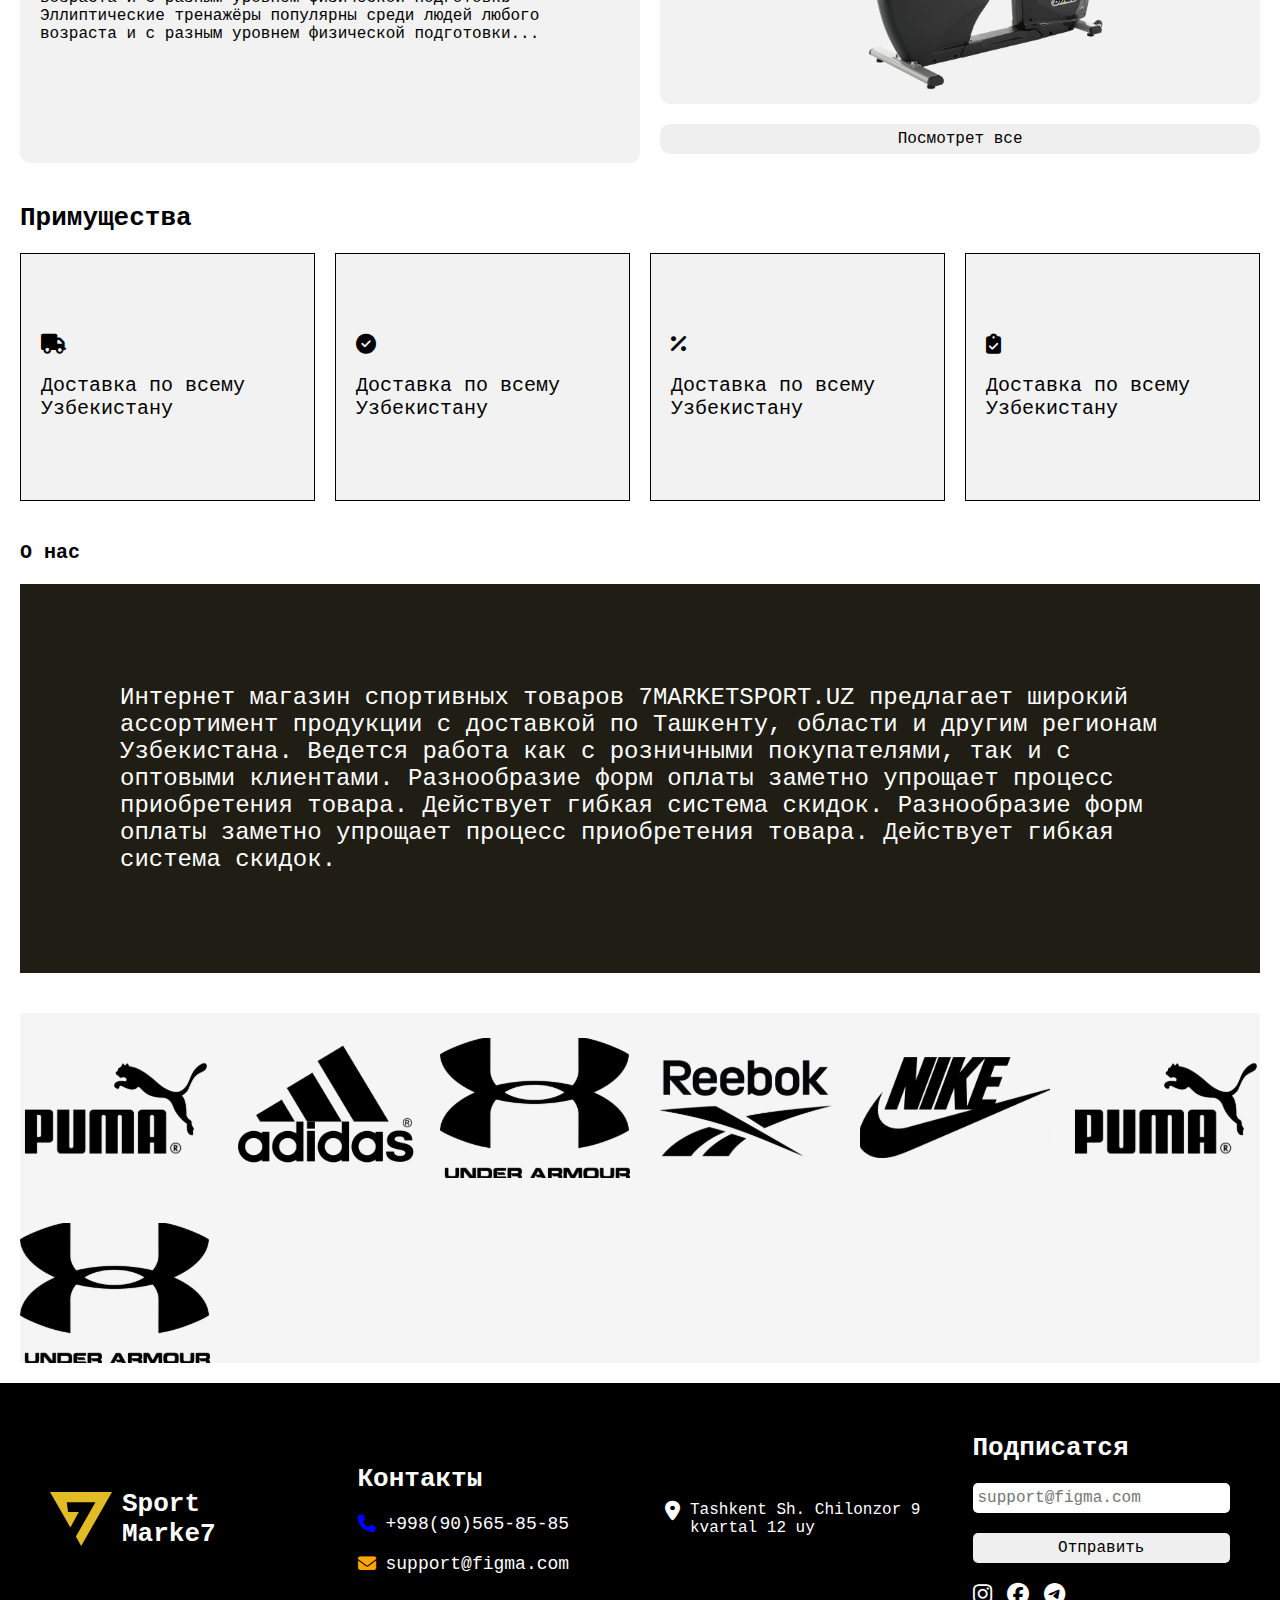
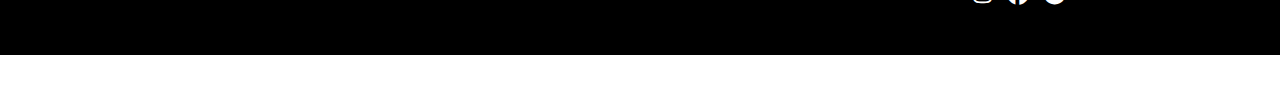
==== commit 3228fa22: "main" ====
--- a/index.html
+++ b/index.html
@@ -53,14 +53,23 @@
         </nav>
     </header>
 
-    <header class="catalog">
+    <header class="catalog container">
+
         <nav class="catalog__nav">
+
             <div class="catalog__items">
 
+                
+               <div class="catalog__btn-input">
+
                 <button class="catalog__btn"><i class="fa-solid fa-layer-group"></i>Каталог </button>
+
                 <div class="catalog__input">
+                    
                     <input type="text" placeholder="Поиск"><i class="fa-solid fa-magnifying-glass"></i>
                 </div>
+
+               </div>
 
                 <div class="catalog__iction">
                     <span class="catalog__icon"><i class="fa-solid fa-user"></i></span>
@@ -498,25 +507,25 @@
 
             <div class="advantages__items">
 
-                    <div class="advantages__icon">
-                        <i class="fa-solid fa-truck"></i>
-                        <p class="advantages__list">Доставка по всему Узбекистану</p>
-                    </div>
-
-                    <div class="advantages__icon">
-                        <i class="fa-solid fa-circle-check"></i>
-                        <p class="advantages__list">Доставка по всему Узбекистану</p>
-                    </div>
-
-                    <div class="advantages__icon">
-                        <i class="fa-solid fa-percent"></i>
-                        <p class="advantages__list">Доставка по всему Узбекистану</p>
-                    </div>
-
-                    <div class="advantages__icon">
-                        <i class="fa-solid fa-clipboard-check"></i>
-                        <p class="advantages__list">Доставка по всему Узбекистану</p>
-                    </div>
+                <div class="advantages__icon">
+                    <i class="fa-solid fa-truck"></i>
+                    <p class="advantages__list">Доставка по всему Узбекистану</p>
+                </div>
+
+                <div class="advantages__icon">
+                    <i class="fa-solid fa-circle-check"></i>
+                    <p class="advantages__list">Доставка по всему Узбекистану</p>
+                </div>
+
+                <div class="advantages__icon">
+                    <i class="fa-solid fa-percent"></i>
+                    <p class="advantages__list">Доставка по всему Узбекистану</p>
+                </div>
+
+                <div class="advantages__icon">
+                    <i class="fa-solid fa-clipboard-check"></i>
+                    <p class="advantages__list">Доставка по всему Узбекистану</p>
+                </div>
 
             </div>
         </section>
@@ -527,7 +536,11 @@
             <div class="about__items">
 
                 <div class="about__item">
-                    <p class="about__list">Интернет магазин спортивных товаров 7MARKETSPORT.UZ предлагает широкий ассортимент продукции с доставкой по Ташкенту, области и другим регионам Узбекистана. Ведется работа как с розничными покупателями, так и с оптовыми клиентами. Разнообразие форм оплаты заметно упрощает процесс приобретения товара. Действует гибкая система скидок. Разнообразие форм оплаты заметно упрощает процесс приобретения товара. Действует гибкая система скидок. </p>
+                    <p class="about__list">Интернет магазин спортивных товаров 7MARKETSPORT.UZ предлагает широкий
+                        ассортимент продукции с доставкой по Ташкенту, области и другим регионам Узбекистана. Ведется
+                        работа как с розничными покупателями, так и с оптовыми клиентами. Разнообразие форм оплаты
+                        заметно упрощает процесс приобретения товара. Действует гибкая система скидок. Разнообразие форм
+                        оплаты заметно упрощает процесс приобретения товара. Действует гибкая система скидок. </p>
                 </div>
 
             </div>
@@ -547,6 +560,43 @@
 
     </main>
 
+    <footer class="footer container">
+
+        <div class="footer__all">
+
+            <div class="footer__logo">
+                <img src="./images/Vector2.svg" alt="">
+                <h1 class="footer__title">Sport Marke7</h1>
+            </div>
+
+            <div class="footer__cont-adres">
+                <h1 class="footer__cont">Контакты</h1>
+                <p class="footer__cont-icon"><i class="fa-solid fa-phone"></i>+998(90)565-85-85</p>
+                <p class="footer__cont-icon"><i class="fa-solid fa-envelope"></i>support@figma.com</p>
+            </div>
+
+            <div class="footer__location">
+                <i class="fa-solid fa-location-dot"></i>
+                <p class="footer__loc-list">Tashkent Sh. Chilonzor 9 kvartal
+                    12 uy</p>
+            </div>
+
+            <div class="footer__subscribe">
+
+                <div class="footer__subs">
+                    <h1 class="footer__cont">Подписатся</h1>
+                    <input type="email" placeholder="support@figma.com">
+                    <button class="footer__subs-btn">Отправить</button>
+                </div>
+                <div class="footer__mob">
+                    <i class="fa-brands fa-instagram"></i>
+                    <i class="fa-brands fa-facebook"></i>
+                    <i class="fa-brands fa-telegram"></i>
+                </div>
+            </div>
+        </div>
+    </footer>
+
     <script src="./js/app.js"></script>
 </body>
 
--- a/css/style.min.css
+++ b/css/style.min.css
@@ -1 +1 @@
-.header.toggle .header__list{bottom:0;left:0;width:40%}.header.toggle .header__info-contact{top:0;left:0;width:40%}.header{background-color:#1f1d14;position:relative}.header__nav{width:100%;display:flex;align-items:center;gap:20px;justify-content:space-between}.header__logo-link{display:flex;align-items:center;justify-content:center;gap:10px}.header__logo-img{display:flex;gap:10px;align-items:center;justify-content:center}.header__sport{width:40%;font-size:18px;color:#fff}.header__logo-info{display:flex;flex-direction:column;justify-content:center;align-items:center;gap:10px}.header__info-list{font-size:16px;color:#fff}.header__list{position:fixed;display:flex;align-items:center;flex-direction:column;justify-content:center;gap:20px;height:100vh;background-color:rgba(13,13,13,.419);left:0;bottom:-100%;z-index:1;transition:1s}.header__link{color:#fff;font-size:16px}.header__info-contact{position:fixed;display:flex;flex-direction:column;align-items:center;justify-content:center;top:-100%;left:0;height:30vh;z-index:2;background-color:#010101;transition:1s;gap:10px}.header__seven{color:#ff0;font-size:20px}.header__contact{display:flex;gap:10px;font-size:16px;color:#fff}.header .fa-phone{color:blue}.header .fa-envelope{color:#ff4500}.header__togl{background-color:rgba(0,0,0,0);border:none;font-size:20px;color:#ff0}@media(min-width: 786px){.header__nav{height:100px;display:flex;align-items:center;justify-content:space-between;gap:20px}.header__button{display:none}.header__sport{font-size:20px}.header__logo-link{display:flex;justify-content:space-between}.header__link{font-size:18px;font-weight:300}.header__list{position:static;display:block;flex-direction:row;display:flex;background-color:rgba(0,0,0,0)}.header__logo-info{display:none}}@media(min-width: 1334px){.header__info-contact{min-width:308px;background-color:rgba(0,0,0,0);position:static;display:flex;align-items:center;justify-content:center;flex-direction:row;gap:15px}.header__sport{font-size:24px;font-weight:700}.header__link{font-size:20px;font-weight:300}.header__contact{display:flex;align-items:center;font-size:20px}}.hero{background:rgba(128,128,128,.349);z-index:-4}.hero__items{width:100%;display:flex;flex-direction:column;align-items:center;justify-content:center}.hero__item-nike{width:100%;display:flex;align-items:center;justify-content:center;position:sticky;background-color:#fff;border-radius:10px}.hero__title-btn{width:50%;padding-left:30px;display:flex;flex-direction:column;gap:10px}.hero__btn{display:flex;align-items:center;justify-content:center;width:70%;padding:10px;border:1px solid #daa520;border-radius:5px;font-size:12px;font-weight:600}.hero__images{width:100%;display:flex;align-items:center;justify-content:center;position:relative}.hero__img-one{width:80%;position:absolute;z-index:1;top:20%;right:15px}.hero__img-two{width:100%;z-index:2;border-radius:10px;top:0}.hero__img-three{width:80%;position:absolute;z-index:3;top:15%}.hero__icon-left{display:flex;justify-content:center;align-items:center;width:30px;height:30px;position:absolute;top:45%;left:-10px;border:5px solid rgba(128,128,128,.349);border-radius:50px;background-color:#fff}.hero__icon-right{display:flex;justify-content:center;align-items:center;width:30px;height:30px;position:absolute;top:45%;right:-10px;border:5px solid rgba(128,128,128,.349);border-radius:50px;z-index:3;background-color:#fff}.hero__item-adidas{width:100%;padding:50px 0px;display:flex;flex-direction:column;align-items:center;justify-content:center;gap:20px}.hero__adidas{display:flex;align-items:center;justify-content:center;background-color:#fff;border-radius:10px}.hero__price-product{width:50%;padding-left:20px;display:flex;flex-direction:column;gap:10px}.hero__title-adidas{font-size:16px}.hero__price{font-size:14px;font-weight:600}.hero__price-sale{color:red;font-size:16px;font-weight:700}.hero__price-sale-two{color:#000;font-size:16px;font-weight:700}.hero__sum{font-size:10px}.hero__price-img{width:50%;position:relative;display:flex;align-items:center;overflow:hidden}.hero__ellipse{position:absolute;top:8%;right:18%;z-index:1}.hero__img-sale{top:8%;right:18%;z-index:2}.hero__sale{font-size:20px;background-color:red;position:absolute;bottom:10px;right:-80px;width:250px;height:50px;display:flex;align-items:center;justify-content:center;color:#fff;transform:rotate(-45deg);z-index:3}.hero__sale-two{font-size:20px;background-color:#917bff;position:absolute;bottom:10px;right:-80px;width:250px;height:50px;display:flex;align-items:center;justify-content:center;color:#fff;transform:rotate(-45deg);z-index:3}*{padding:0;margin:0;box-sizing:border-box;list-style:none;text-decoration:none;font-family:monospace}.container{max-width:1440px;margin:0 auto;display:flex;padding:30px 30px}.catalog{background-color:#fff}.catalog__nav{padding:10px 20px}.catalog__items{width:100%;display:flex;align-items:center;gap:10px}.catalog__btn{padding:10px 10px;font-size:14px;display:flex;gap:5px;color:#fff;background-color:#000;border:none;border-radius:5px}.catalog__input{display:flex;align-items:center;padding:10px 10px;border:none;background-color:#f2f2f2;border-radius:5px}.catalog__input input{outline:none;border:none;background-color:rgba(0,0,0,0)}.catalog__iction{display:flex;align-items:center;gap:5px}.catalog__icon{width:30px;border-radius:5px;height:35px;display:flex;align-items:center;justify-content:center;background-color:#f2f2f2;font-size:14px}.catalog__shopping{display:flex;gap:5px;align-items:center;font-size:14px;padding:10px 10px;border-radius:5px;border:none}.collection{display:flex;flex-direction:column;align-items:center;justify-content:flex-start}.collection__items{width:100%;display:grid;grid-template-columns:repeat(auto-fill, minmax(210px, 1fr));align-items:center;justify-content:center;gap:20px}.collection__item{width:100%;display:flex;align-items:center;justify-content:center;flex-direction:column;padding:20px;border-radius:10px}.collection__item img{width:80%;-o-object-fit:cover;object-fit:cover}.collection__title{font-size:18px;font-weight:600}.promotion{display:flex;flex-direction:column;gap:30px}.promotion__items{width:100%;align-items:center;gap:50px;display:grid;grid-template-columns:repeat(auto-fill, minmax(300px, 1fr))}.promotion__item{width:100%;display:flex;flex-direction:column;align-items:center;position:relative;overflow:hidden;background-color:#f2f2f2;gap:10px}.promotion__title{position:absolute;top:5px;left:-30px;font-size:16px;color:#fff;padding:10px 40px;transform:rotate(-40deg);background-color:red}.promotion__text{display:flex;flex-direction:column;gap:15px;font-size:18px}.promotion__icon{position:absolute;top:5px;right:10px}.promotion__price-sale{text-decoration:line-through;font-size:14px}.promotion__price{font-size:16px}.promotion__btn{width:100%;display:flex;padding:10px;background-color:orange;border:none;align-items:center;justify-content:center;gap:10px;font-size:18px}.promotion__items.cs .promotion__item .promotion__title{background-color:#8a2be2}.promotion__items.three .promotion__item .promotion__title{background-color:#8a2be2;display:none}.promotion__items.for .promotion__item .promotion__title{background-color:#adff2f}.useful{width:100%;display:flex;flex-direction:column;gap:20px}.useful__titlle{font-size:20px}.useful__items{display:flex;flex-direction:column;gap:20px;align-items:center;justify-content:center}.useful__item{width:100%;padding:120px 20px;display:flex;flex-direction:column;gap:20px;background-color:#f2f2f2;border-radius:10px}.useful__img-btn{width:100%;display:flex;flex-direction:column;gap:20px}.useful__btn{width:100%;height:30px;border:none;border-radius:10px;font-size:16px}.useful__list{font-size:16px;font-weight:500}.useful__title{width:60%;font-size:22px;font-weight:600}.useful__image{display:flex;align-items:center;justify-content:center;width:100%;background-color:#f2f2f2;border-radius:10px}@media(min-width: 786px){.useful__items{display:flex;flex-direction:row}}.advantages{width:100%;display:flex;flex-direction:column;gap:20px}.advantages__items{width:100%;display:grid;grid-template-columns:repeat(auto-fill, minmax(250px, 1fr));justify-content:center;align-items:center;gap:20px}.advantages__icon{width:100%;display:flex;flex-direction:column;padding:80px 20px;border:1px solid;gap:20px;font-size:20px;background-color:#f2f2f2}.about{width:100%;display:flex;flex-direction:column;gap:20px}.about__items{background-color:#1f1d14;color:#fff}.about__title{font-size:20px}.about__item{padding:100px}.about__list{font-size:24px;font-weight:500}.brand{width:100%;display:flex;justify-content:center}.brand__items{width:100%;align-items:center;justify-content:center;display:grid;grid-template-columns:repeat(auto-fill, minmax(180px, 1fr));gap:20px;background-color:rgba(242,242,242,.7529411765)}.brand__items img{width:100%}+.header.toggle .header__list{bottom:0;left:0;width:40%}.header.toggle .header__info-contact{top:0;left:0;width:40%}.header{background-color:#1f1d14;position:relative}.header__nav{width:100%;display:flex;align-items:center;gap:20px;justify-content:space-between}.header__logo-link{display:flex;align-items:center;justify-content:center;gap:10px}.header__logo-img{display:flex;gap:10px;align-items:center;justify-content:center}.header__sport{width:40%;font-size:18px;color:#fff}.header__logo-info{display:flex;flex-direction:column;justify-content:center;align-items:center;gap:10px}.header__info-list{font-size:16px;color:#fff}.header__list{position:fixed;display:flex;align-items:center;flex-direction:column;justify-content:center;gap:20px;height:100vh;background-color:rgba(13,13,13,.419);left:0;bottom:-100%;z-index:1;transition:1s}.header__link{color:#fff;font-size:16px}.header__info-contact{position:fixed;display:flex;flex-direction:column;align-items:center;justify-content:center;top:-100%;left:0;height:30vh;z-index:2;background-color:#010101;transition:1s;gap:10px}.header__seven{color:#ff0;font-size:20px}.header__contact{display:flex;gap:10px;font-size:16px;color:#fff}.header .fa-phone{color:blue}.header .fa-envelope{color:#ff4500}.header__togl{background-color:rgba(0,0,0,0);border:none;font-size:20px;color:#ff0}@media(min-width: 786px){.header__nav{height:100px;display:flex;align-items:center;justify-content:space-between;gap:20px}.header__button{display:none}.header__sport{font-size:20px}.header__logo-link{display:flex;justify-content:space-between}.header__link{font-size:18px;font-weight:300}.header__list{position:static;display:block;flex-direction:row;display:flex;background-color:rgba(0,0,0,0)}.header__logo-info{display:none}}@media(min-width: 1334px){.header__info-contact{min-width:308px;background-color:rgba(0,0,0,0);position:static;display:flex;align-items:center;justify-content:center;flex-direction:row;gap:15px}.header__sport{font-size:24px;font-weight:700}.header__link{font-size:20px;font-weight:300}.header__contact{display:flex;align-items:center;font-size:20px}}.hero{background:rgba(128,128,128,.349);z-index:-4}.hero__items{width:100%;display:flex;flex-direction:column;align-items:center;justify-content:center}.hero__item-nike{width:100%;display:flex;align-items:center;justify-content:center;position:sticky;background-color:#fff;border-radius:10px}.hero__title-btn{width:50%;padding-left:30px;display:flex;flex-direction:column;gap:10px}.hero__btn{display:flex;align-items:center;justify-content:center;width:70%;padding:10px;border:1px solid #daa520;border-radius:5px;font-size:12px;font-weight:600}.hero__images{width:100%;display:flex;align-items:center;justify-content:center;position:relative}.hero__img-one{width:80%;position:absolute;z-index:1;top:20%;right:15px}.hero__img-two{width:100%;z-index:2;border-radius:10px;top:0}.hero__img-three{width:80%;position:absolute;z-index:3;top:15%}.hero__icon-left{display:flex;justify-content:center;align-items:center;width:30px;height:30px;position:absolute;top:45%;left:-10px;border:5px solid rgba(128,128,128,.349);border-radius:50px;background-color:#fff}.hero__icon-right{display:flex;justify-content:center;align-items:center;width:30px;height:30px;position:absolute;top:45%;right:-10px;border:5px solid rgba(128,128,128,.349);border-radius:50px;z-index:3;background-color:#fff}.hero__item-adidas{width:100%;padding:50px 0px;display:flex;flex-direction:column;align-items:center;justify-content:center;gap:20px}.hero__adidas{width:80%;display:flex;align-items:center;justify-content:center;background-color:#fff;border-radius:10px;position:relative}.hero__price-product{width:30%;padding-left:20px;display:flex;flex-direction:column;gap:10px}.hero__title-adidas{font-size:16px}.hero__price{font-size:14px;font-weight:600}.hero__price-sale{color:red;font-size:16px;font-weight:700}.hero__price-sale-two{color:#000;font-size:16px;font-weight:700}.hero__sum{font-size:10px}.hero__price-img{width:70%;position:relative;display:flex;align-items:center;justify-content:flex-end;overflow:hidden;padding-right:80px}.hero__ellipse{position:absolute;top:8%;right:18%;z-index:1}.hero__img-sale{top:8%;right:18%;z-index:2}.hero__sale{font-size:20px;background-color:red;position:absolute;bottom:10px;right:-80px;width:250px;height:50px;display:flex;align-items:center;justify-content:center;color:#fff;transform:rotate(-45deg);z-index:3}.hero__sale-two{font-size:20px;background-color:#917bff;position:absolute;bottom:10px;right:-80px;width:250px;height:50px;display:flex;align-items:center;justify-content:center;color:#fff;transform:rotate(-45deg);z-index:3}@media(min-width: 1160px){.hero__items{display:flex;flex-direction:row}}*{padding:0;margin:0;box-sizing:border-box;list-style:none;text-decoration:none;font-family:monospace}.container{max-width:1440px;margin:0 auto;display:flex;padding:20px 20px}.catalog{display:flex;align-items:center;width:100%}.catalog__nav{width:100%;display:flex;align-items:center}.catalog__items{width:100%;display:flex;align-items:center;justify-content:space-between}.catalog__btn-input{width:100%;display:flex;align-items:center;gap:10px}.catalog__btn{display:flex;gap:5px;align-items:center;padding:10px 5px;font-size:14px;border-radius:5px;border:none;background-color:#000;color:#fff}.catalog__input{display:flex;align-items:center;border:1px solid;padding:10px 5px;background-color:#f2f2f2;border-radius:5px;border:none}.catalog__input input{background-color:rgba(0,0,0,0);border:none;font-size:14px}.catalog__iction{display:flex;align-items:center;gap:5px}.catalog__iction .fa-user{border:1px solid;padding:10px 5px;border:none;font-size:16px;border-radius:5px;background-color:#f2f2f2}.catalog__iction .fa-heart{border:1px solid;padding:10px 5px;border:none;background:#f2f2f2;font-size:16px;border-radius:5px}.catalog__shopping{display:flex;gap:5px;padding:10px 5px;border:none;border-radius:5px;font-size:16px}@media(min-width: 786px){.catalog__nav{width:100%;display:flex;align-items:center}.catalog__btn{gap:10px;padding:15px 20px;font-size:16px}.catalog__input{padding:15px 20px}.catalog__input input{font-size:16px}.catalog__iction{gap:10px}.catalog__iction .fa-user{padding:15px 20px}.catalog__iction .fa-heart{padding:15px 20px}.catalog__shopping{padding:15px 20px;font-size:16px}}.collection{display:flex;flex-direction:column;align-items:center;justify-content:flex-start}.collection__items{width:100%;display:grid;grid-template-columns:repeat(auto-fill, minmax(210px, 1fr));align-items:center;justify-content:center;gap:20px}.collection__item{width:100%;display:flex;align-items:center;justify-content:center;flex-direction:column;padding:20px;border-radius:10px}.collection__item img{width:80%;-o-object-fit:cover;object-fit:cover}.collection__title{font-size:18px;font-weight:600}.promotion{display:flex;flex-direction:column;gap:30px}.promotion__items{width:100%;align-items:center;gap:50px;display:grid;grid-template-columns:repeat(auto-fill, minmax(300px, 1fr))}.promotion__item{width:100%;display:flex;flex-direction:column;align-items:center;position:relative;overflow:hidden;background-color:#f2f2f2;gap:10px}.promotion__title{position:absolute;top:5px;left:-30px;font-size:16px;color:#fff;padding:10px 40px;transform:rotate(-40deg);background-color:red}.promotion__text{display:flex;flex-direction:column;gap:15px;font-size:18px}.promotion__icon{position:absolute;top:5px;right:10px}.promotion__price-sale{text-decoration:line-through;font-size:14px}.promotion__price{font-size:16px}.promotion__btn{width:100%;display:flex;padding:10px;background-color:orange;border:none;align-items:center;justify-content:center;gap:10px;font-size:18px}.promotion__items.cs .promotion__item .promotion__title{background-color:#8a2be2}.promotion__items.three .promotion__item .promotion__title{background-color:#8a2be2;display:none}.promotion__items.for .promotion__item .promotion__title{background-color:#adff2f}.useful{width:100%;display:flex;flex-direction:column;gap:20px}.useful__titlle{font-size:20px}.useful__items{display:flex;flex-direction:column;gap:20px;align-items:center;justify-content:center}.useful__item{width:100%;padding:120px 20px;display:flex;flex-direction:column;gap:20px;background-color:#f2f2f2;border-radius:10px}.useful__img-btn{width:100%;display:flex;flex-direction:column;gap:20px}.useful__btn{width:100%;height:30px;border:none;border-radius:10px;font-size:16px}.useful__list{font-size:16px;font-weight:500}.useful__title{width:60%;font-size:22px;font-weight:600}.useful__image{display:flex;align-items:center;justify-content:center;width:100%;background-color:#f2f2f2;border-radius:10px}@media(min-width: 786px){.useful__items{display:flex;flex-direction:row}}.advantages{width:100%;display:flex;flex-direction:column;gap:20px}.advantages__items{width:100%;display:grid;grid-template-columns:repeat(auto-fill, minmax(250px, 1fr));justify-content:center;align-items:center;gap:20px}.advantages__icon{width:100%;display:flex;flex-direction:column;padding:80px 20px;border:1px solid;gap:20px;font-size:20px;background-color:#f2f2f2}.about{width:100%;display:flex;flex-direction:column;gap:20px}.about__items{background-color:#1f1d14;color:#fff}.about__title{font-size:20px}.about__item{padding:100px}.about__list{font-size:24px;font-weight:500}.brand{width:100%;display:flex;justify-content:center}.brand__items{width:100%;align-items:center;justify-content:center;display:grid;grid-template-columns:repeat(auto-fill, minmax(180px, 1fr));gap:20px;background-color:rgba(242,242,242,.7529411765)}.brand__items img{width:100%}.footer{width:100%;display:flex;flex-direction:column;gap:20px;background-color:#000}.footer__all{padding:30px;width:100%;display:grid;grid-template-columns:repeat(auto-fill, minmax(250px, 1fr));align-items:center;gap:50px}.footer__logo{display:flex;gap:10px}.footer__title{width:50%;color:#fff}.footer__cont-adres{display:flex;flex-direction:column;gap:20px;color:#fff}.footer__cont-icon{display:flex;align-items:center;gap:10px;font-size:18px}.footer__cont-icon .fa-phone{color:blue}.footer__cont-icon .fa-envelope{color:orange}.footer__location{display:flex;gap:10px;font-size:16px;color:#fff}.footer__location .fa-location-dot{font-size:20px}.footer__subscribe{display:flex;flex-direction:column;gap:20px;color:#fff}.footer__subs{display:flex;flex-direction:column;gap:20px}.footer__subs input{border:none;border-radius:5px;padding:5px;width:100%;height:30px;font-size:16px}.footer__subs-btn{border:none;border-radius:5px;padding:5px;width:100%;height:30px;font-size:16px}.footer__mob{display:flex;gap:15px;font-size:22px}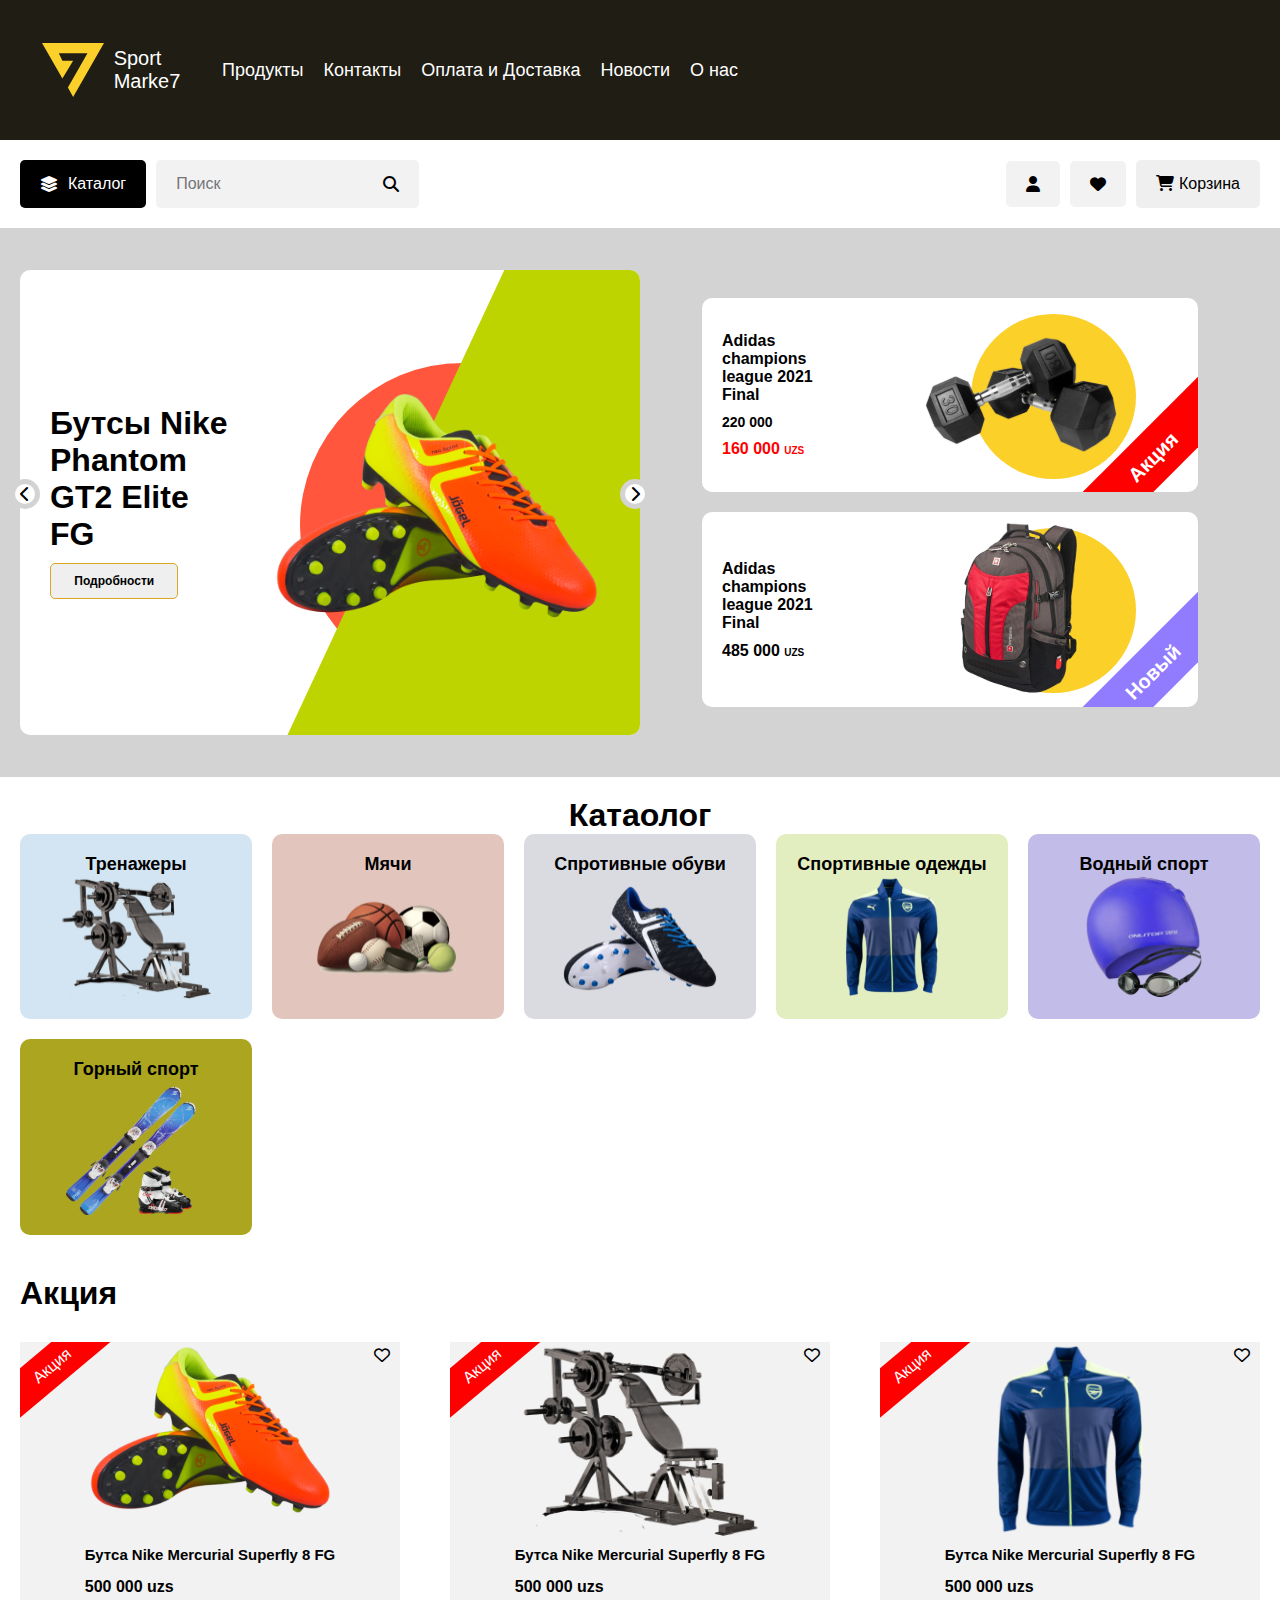
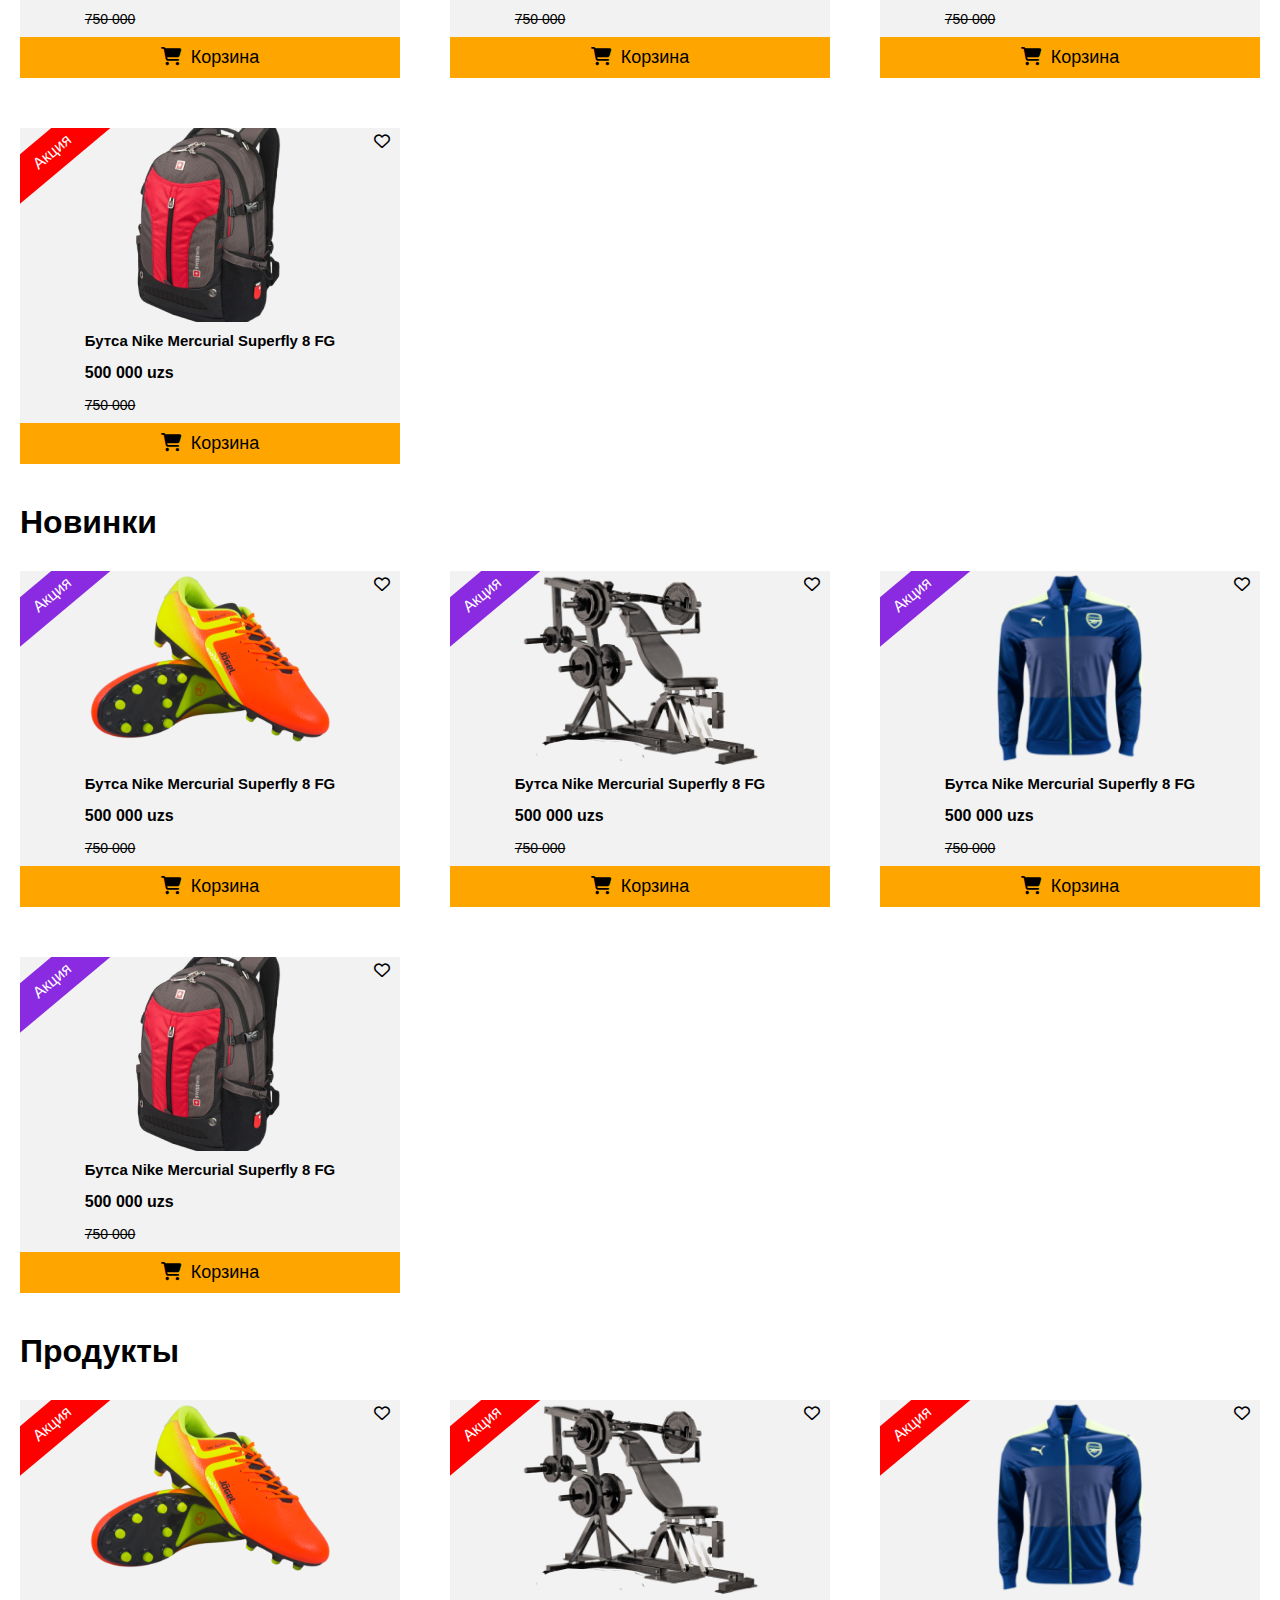
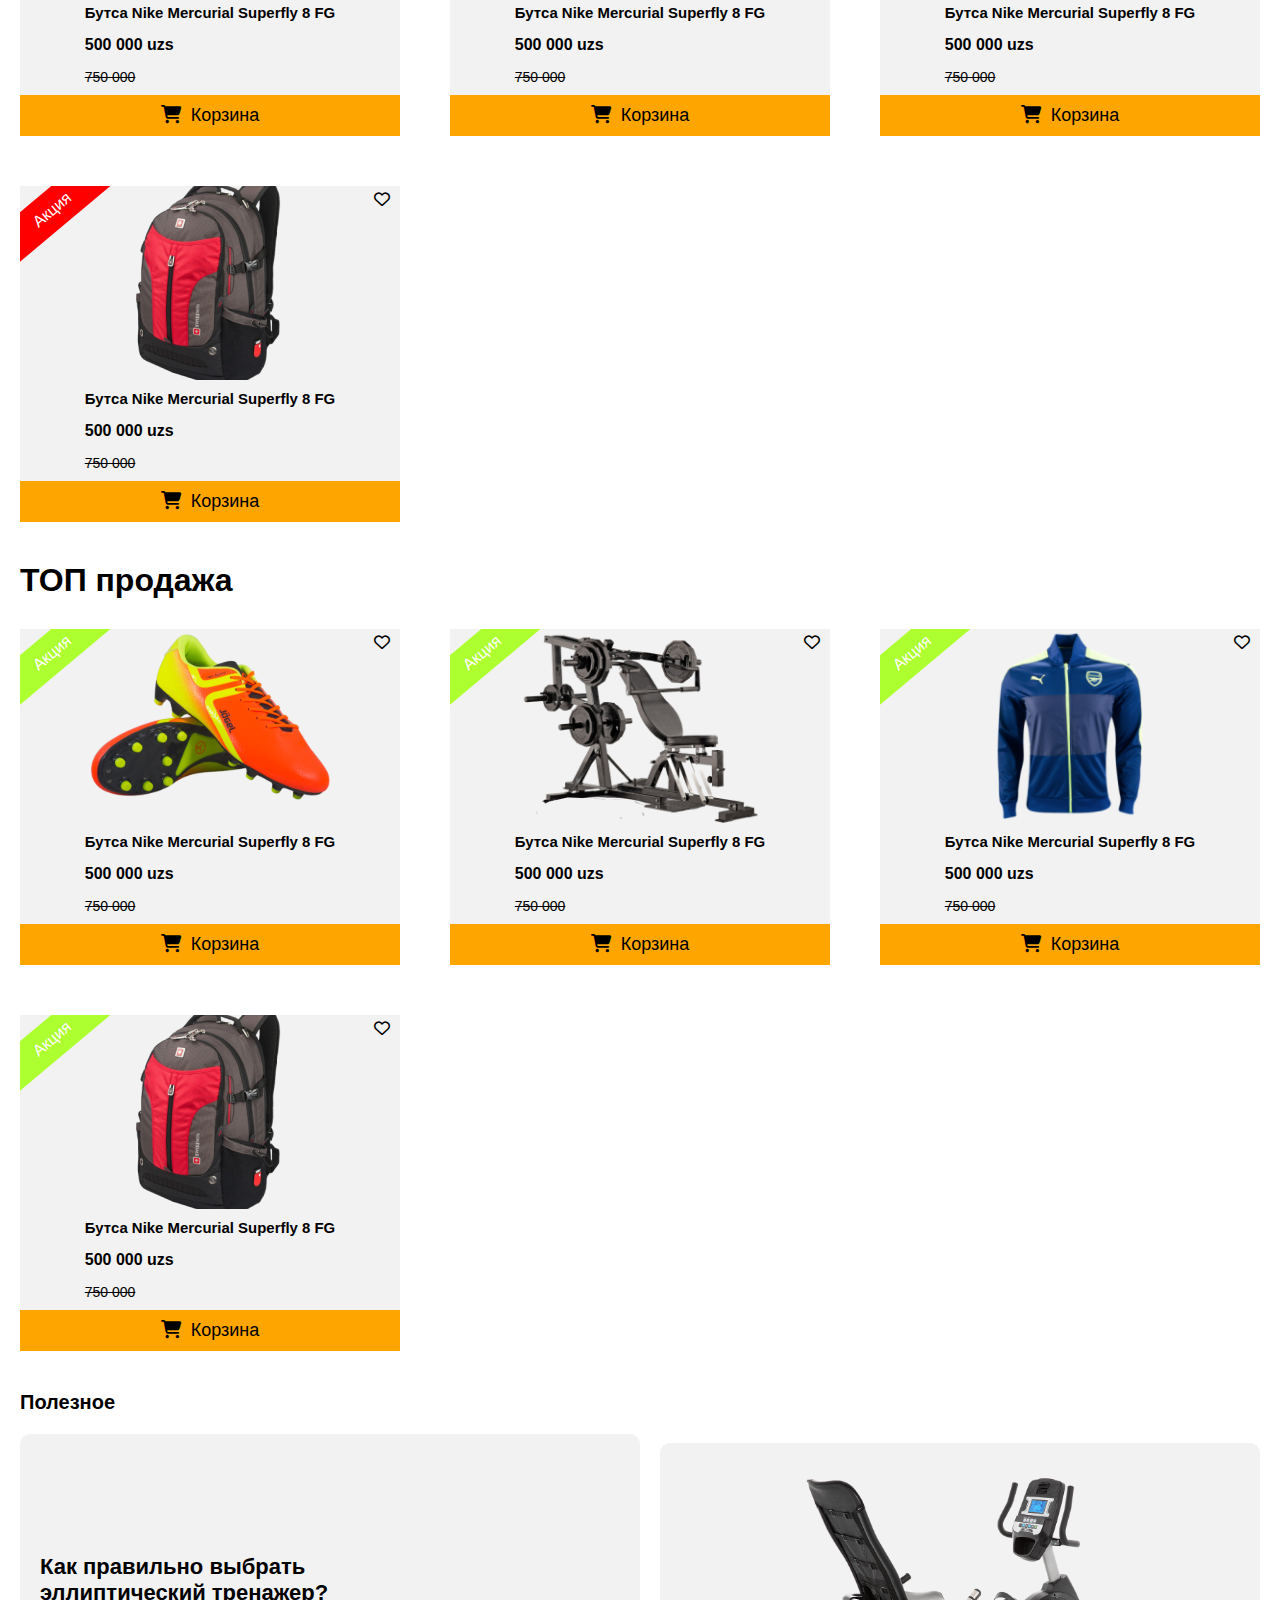
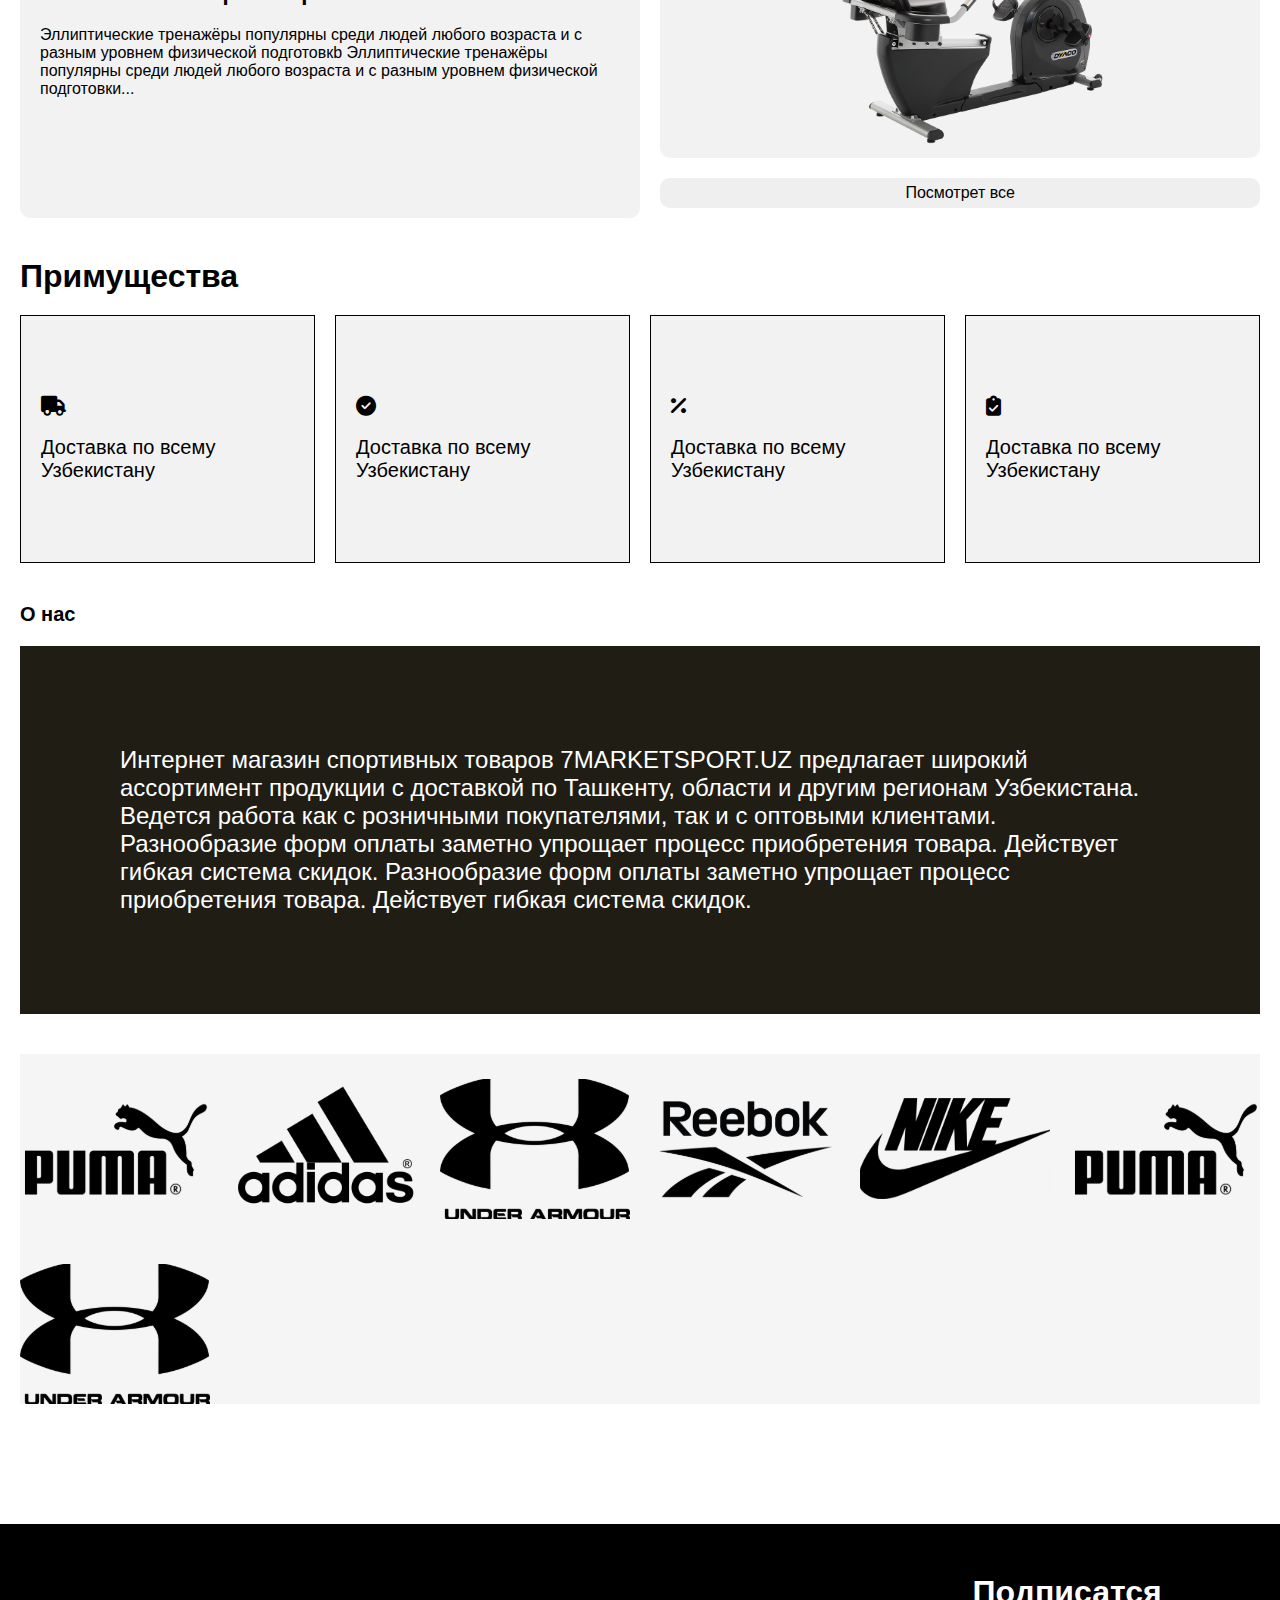
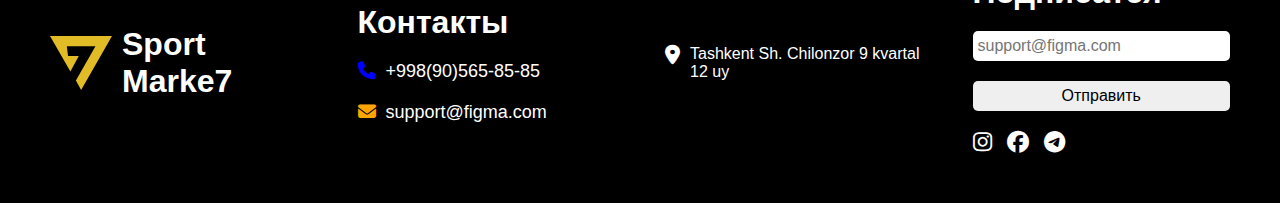
==== commit 2c920f23: "main" ====
--- a/index.html
+++ b/index.html
@@ -24,11 +24,11 @@
 
 
                 <ul class="header__list">
-                    <li class="header__item"><a href="#" class="header__link">Продукты</a></li>
-                    <li class="header__item"><a href="#" class="header__link">Контакты</a></li>
-                    <li class="header__item"><a href="#" class="header__link">Оплата и Доставка</a></li>
-                    <li class="header__item"><a href="#" class="header__link">Новости</a></li>
-                    <li class="header__item"><a href="#" class="header__link">О нас</a></li>
+                    <li class="header__item"><a href="./pages/product.html" class="header__link">Продукты</a></li>
+                    <li class="header__item"><a href="./pages/about.html" class="header__link">Контакты</a></li>
+                    <li class="header__item"><a href="./pages/metods.html" class="header__link">Оплата и Доставка</a></li>
+                    <li class="header__item"><a href="./pages/dumbbel.html" class="header__link">Новости</a></li>
+                    <li class="header__item"><a href="./pages/aboutUs.html" class="header__link">О нас</a></li>
                 </ul>
 
             </div>
@@ -66,7 +66,7 @@
 
                 <div class="catalog__input">
                     
-                    <input type="text" placeholder="Поиск"><i class="fa-solid fa-magnifying-glass"></i>
+                    <input type="search" placeholder="Поиск"><i class="fa-solid fa-magnifying-glass"></i>
                 </div>
 
                </div>
@@ -197,7 +197,7 @@
                     <span class="promotion__title">Акция</span>
                     <span class="promotion__icon"><i class="fa-regular fa-heart"></i></span>
                     <img src="./images/foto1.svg" alt="">
-
+                    
                     <div class="promotion__text">
                         <h5 class="promotion__info">Бутса Nike Mercurial Superfly 8 FG</h5>
                         <h6 class="promotion__price">500 000 uzs</h6>
@@ -257,6 +257,7 @@
                 </div>
 
             </div>
+            
         </section>
 
         <section class="promotion container">
@@ -335,7 +336,7 @@
 
             <h1 class="promotion__title-item">Продукты</h1>
 
-            <div class="promotion__items three">
+            <div class="promotion__items">
 
                 <div class="promotion__item">
 
--- a/css/style.min.css
+++ b/css/style.min.css
@@ -1 +1 @@
-.header.toggle .header__list{bottom:0;left:0;width:40%}.header.toggle .header__info-contact{top:0;left:0;width:40%}.header{background-color:#1f1d14;position:relative}.header__nav{width:100%;display:flex;align-items:center;gap:20px;justify-content:space-between}.header__logo-link{display:flex;align-items:center;justify-content:center;gap:10px}.header__logo-img{display:flex;gap:10px;align-items:center;justify-content:center}.header__sport{width:40%;font-size:18px;color:#fff}.header__logo-info{display:flex;flex-direction:column;justify-content:center;align-items:center;gap:10px}.header__info-list{font-size:16px;color:#fff}.header__list{position:fixed;display:flex;align-items:center;flex-direction:column;justify-content:center;gap:20px;height:100vh;background-color:rgba(13,13,13,.419);left:0;bottom:-100%;z-index:1;transition:1s}.header__link{color:#fff;font-size:16px}.header__info-contact{position:fixed;display:flex;flex-direction:column;align-items:center;justify-content:center;top:-100%;left:0;height:30vh;z-index:2;background-color:#010101;transition:1s;gap:10px}.header__seven{color:#ff0;font-size:20px}.header__contact{display:flex;gap:10px;font-size:16px;color:#fff}.header .fa-phone{color:blue}.header .fa-envelope{color:#ff4500}.header__togl{background-color:rgba(0,0,0,0);border:none;font-size:20px;color:#ff0}@media(min-width: 786px){.header__nav{height:100px;display:flex;align-items:center;justify-content:space-between;gap:20px}.header__button{display:none}.header__sport{font-size:20px}.header__logo-link{display:flex;justify-content:space-between}.header__link{font-size:18px;font-weight:300}.header__list{position:static;display:block;flex-direction:row;display:flex;background-color:rgba(0,0,0,0)}.header__logo-info{display:none}}@media(min-width: 1334px){.header__info-contact{min-width:308px;background-color:rgba(0,0,0,0);position:static;display:flex;align-items:center;justify-content:center;flex-direction:row;gap:15px}.header__sport{font-size:24px;font-weight:700}.header__link{font-size:20px;font-weight:300}.header__contact{display:flex;align-items:center;font-size:20px}}.hero{background:rgba(128,128,128,.349);z-index:-4}.hero__items{width:100%;display:flex;flex-direction:column;align-items:center;justify-content:center}.hero__item-nike{width:100%;display:flex;align-items:center;justify-content:center;position:sticky;background-color:#fff;border-radius:10px}.hero__title-btn{width:50%;padding-left:30px;display:flex;flex-direction:column;gap:10px}.hero__btn{display:flex;align-items:center;justify-content:center;width:70%;padding:10px;border:1px solid #daa520;border-radius:5px;font-size:12px;font-weight:600}.hero__images{width:100%;display:flex;align-items:center;justify-content:center;position:relative}.hero__img-one{width:80%;position:absolute;z-index:1;top:20%;right:15px}.hero__img-two{width:100%;z-index:2;border-radius:10px;top:0}.hero__img-three{width:80%;position:absolute;z-index:3;top:15%}.hero__icon-left{display:flex;justify-content:center;align-items:center;width:30px;height:30px;position:absolute;top:45%;left:-10px;border:5px solid rgba(128,128,128,.349);border-radius:50px;background-color:#fff}.hero__icon-right{display:flex;justify-content:center;align-items:center;width:30px;height:30px;position:absolute;top:45%;right:-10px;border:5px solid rgba(128,128,128,.349);border-radius:50px;z-index:3;background-color:#fff}.hero__item-adidas{width:100%;padding:50px 0px;display:flex;flex-direction:column;align-items:center;justify-content:center;gap:20px}.hero__adidas{width:80%;display:flex;align-items:center;justify-content:center;background-color:#fff;border-radius:10px;position:relative}.hero__price-product{width:30%;padding-left:20px;display:flex;flex-direction:column;gap:10px}.hero__title-adidas{font-size:16px}.hero__price{font-size:14px;font-weight:600}.hero__price-sale{color:red;font-size:16px;font-weight:700}.hero__price-sale-two{color:#000;font-size:16px;font-weight:700}.hero__sum{font-size:10px}.hero__price-img{width:70%;position:relative;display:flex;align-items:center;justify-content:flex-end;overflow:hidden;padding-right:80px}.hero__ellipse{position:absolute;top:8%;right:18%;z-index:1}.hero__img-sale{top:8%;right:18%;z-index:2}.hero__sale{font-size:20px;background-color:red;position:absolute;bottom:10px;right:-80px;width:250px;height:50px;display:flex;align-items:center;justify-content:center;color:#fff;transform:rotate(-45deg);z-index:3}.hero__sale-two{font-size:20px;background-color:#917bff;position:absolute;bottom:10px;right:-80px;width:250px;height:50px;display:flex;align-items:center;justify-content:center;color:#fff;transform:rotate(-45deg);z-index:3}@media(min-width: 1160px){.hero__items{display:flex;flex-direction:row}}*{padding:0;margin:0;box-sizing:border-box;list-style:none;text-decoration:none;font-family:monospace}.container{max-width:1440px;margin:0 auto;display:flex;padding:20px 20px}.catalog{display:flex;align-items:center;width:100%}.catalog__nav{width:100%;display:flex;align-items:center}.catalog__items{width:100%;display:flex;align-items:center;justify-content:space-between}.catalog__btn-input{width:100%;display:flex;align-items:center;gap:10px}.catalog__btn{display:flex;gap:5px;align-items:center;padding:10px 5px;font-size:14px;border-radius:5px;border:none;background-color:#000;color:#fff}.catalog__input{display:flex;align-items:center;border:1px solid;padding:10px 5px;background-color:#f2f2f2;border-radius:5px;border:none}.catalog__input input{background-color:rgba(0,0,0,0);border:none;font-size:14px}.catalog__iction{display:flex;align-items:center;gap:5px}.catalog__iction .fa-user{border:1px solid;padding:10px 5px;border:none;font-size:16px;border-radius:5px;background-color:#f2f2f2}.catalog__iction .fa-heart{border:1px solid;padding:10px 5px;border:none;background:#f2f2f2;font-size:16px;border-radius:5px}.catalog__shopping{display:flex;gap:5px;padding:10px 5px;border:none;border-radius:5px;font-size:16px}@media(min-width: 786px){.catalog__nav{width:100%;display:flex;align-items:center}.catalog__btn{gap:10px;padding:15px 20px;font-size:16px}.catalog__input{padding:15px 20px}.catalog__input input{font-size:16px}.catalog__iction{gap:10px}.catalog__iction .fa-user{padding:15px 20px}.catalog__iction .fa-heart{padding:15px 20px}.catalog__shopping{padding:15px 20px;font-size:16px}}.collection{display:flex;flex-direction:column;align-items:center;justify-content:flex-start}.collection__items{width:100%;display:grid;grid-template-columns:repeat(auto-fill, minmax(210px, 1fr));align-items:center;justify-content:center;gap:20px}.collection__item{width:100%;display:flex;align-items:center;justify-content:center;flex-direction:column;padding:20px;border-radius:10px}.collection__item img{width:80%;-o-object-fit:cover;object-fit:cover}.collection__title{font-size:18px;font-weight:600}.promotion{display:flex;flex-direction:column;gap:30px}.promotion__items{width:100%;align-items:center;gap:50px;display:grid;grid-template-columns:repeat(auto-fill, minmax(300px, 1fr))}.promotion__item{width:100%;display:flex;flex-direction:column;align-items:center;position:relative;overflow:hidden;background-color:#f2f2f2;gap:10px}.promotion__title{position:absolute;top:5px;left:-30px;font-size:16px;color:#fff;padding:10px 40px;transform:rotate(-40deg);background-color:red}.promotion__text{display:flex;flex-direction:column;gap:15px;font-size:18px}.promotion__icon{position:absolute;top:5px;right:10px}.promotion__price-sale{text-decoration:line-through;font-size:14px}.promotion__price{font-size:16px}.promotion__btn{width:100%;display:flex;padding:10px;background-color:orange;border:none;align-items:center;justify-content:center;gap:10px;font-size:18px}.promotion__items.cs .promotion__item .promotion__title{background-color:#8a2be2}.promotion__items.three .promotion__item .promotion__title{background-color:#8a2be2;display:none}.promotion__items.for .promotion__item .promotion__title{background-color:#adff2f}.useful{width:100%;display:flex;flex-direction:column;gap:20px}.useful__titlle{font-size:20px}.useful__items{display:flex;flex-direction:column;gap:20px;align-items:center;justify-content:center}.useful__item{width:100%;padding:120px 20px;display:flex;flex-direction:column;gap:20px;background-color:#f2f2f2;border-radius:10px}.useful__img-btn{width:100%;display:flex;flex-direction:column;gap:20px}.useful__btn{width:100%;height:30px;border:none;border-radius:10px;font-size:16px}.useful__list{font-size:16px;font-weight:500}.useful__title{width:60%;font-size:22px;font-weight:600}.useful__image{display:flex;align-items:center;justify-content:center;width:100%;background-color:#f2f2f2;border-radius:10px}@media(min-width: 786px){.useful__items{display:flex;flex-direction:row}}.advantages{width:100%;display:flex;flex-direction:column;gap:20px}.advantages__items{width:100%;display:grid;grid-template-columns:repeat(auto-fill, minmax(250px, 1fr));justify-content:center;align-items:center;gap:20px}.advantages__icon{width:100%;display:flex;flex-direction:column;padding:80px 20px;border:1px solid;gap:20px;font-size:20px;background-color:#f2f2f2}.about{width:100%;display:flex;flex-direction:column;gap:20px}.about__items{background-color:#1f1d14;color:#fff}.about__title{font-size:20px}.about__item{padding:100px}.about__list{font-size:24px;font-weight:500}.brand{width:100%;display:flex;justify-content:center}.brand__items{width:100%;align-items:center;justify-content:center;display:grid;grid-template-columns:repeat(auto-fill, minmax(180px, 1fr));gap:20px;background-color:rgba(242,242,242,.7529411765)}.brand__items img{width:100%}.footer{width:100%;display:flex;flex-direction:column;gap:20px;background-color:#000}.footer__all{padding:30px;width:100%;display:grid;grid-template-columns:repeat(auto-fill, minmax(250px, 1fr));align-items:center;gap:50px}.footer__logo{display:flex;gap:10px}.footer__title{width:50%;color:#fff}.footer__cont-adres{display:flex;flex-direction:column;gap:20px;color:#fff}.footer__cont-icon{display:flex;align-items:center;gap:10px;font-size:18px}.footer__cont-icon .fa-phone{color:blue}.footer__cont-icon .fa-envelope{color:orange}.footer__location{display:flex;gap:10px;font-size:16px;color:#fff}.footer__location .fa-location-dot{font-size:20px}.footer__subscribe{display:flex;flex-direction:column;gap:20px;color:#fff}.footer__subs{display:flex;flex-direction:column;gap:20px}.footer__subs input{border:none;border-radius:5px;padding:5px;width:100%;height:30px;font-size:16px}.footer__subs-btn{border:none;border-radius:5px;padding:5px;width:100%;height:30px;font-size:16px}.footer__mob{display:flex;gap:15px;font-size:22px}+.header.toggle .header__list{bottom:0;left:0;width:40%}.header.toggle .header__info-contact{top:0;left:0;width:40%}.header{background-color:#1f1d14;position:relative}.header__nav{width:100%;display:flex;align-items:center;gap:20px;justify-content:space-between}.header__logo-link{display:flex;align-items:center;justify-content:center;gap:10px}.header__logo-img{display:flex;gap:10px;align-items:center;justify-content:center}.header__sport{width:40%;font-size:18px;color:#fff}.header__logo-info{display:flex;flex-direction:column;justify-content:center;align-items:center;gap:10px}.header__info-list{font-size:16px;color:#fff}.header__list{position:fixed;display:flex;align-items:center;flex-direction:column;justify-content:center;gap:20px;height:100vh;background-color:rgba(13,13,13,.419);left:0;bottom:-100%;z-index:1;transition:1s}.header__link{color:#fff;font-size:16px}.header__info-contact{position:fixed;display:flex;flex-direction:column;align-items:center;justify-content:center;top:-100%;left:0;height:30vh;z-index:2;background-color:#010101;transition:1s;gap:10px}.header__seven{color:#ff0;font-size:20px}.header__contact{display:flex;gap:10px;font-size:16px;color:#fff}.header .fa-phone{color:blue}.header .fa-envelope{color:#ff4500}.header__togl{background-color:rgba(0,0,0,0);border:none;font-size:20px;color:#ff0}@media(min-width: 786px){.header__nav{height:100px;display:flex;align-items:center;justify-content:space-between;gap:20px}.header__button{display:none}.header__sport{font-size:20px}.header__logo-link{display:flex;justify-content:space-between}.header__link{font-size:18px;font-weight:300}.header__list{position:static;display:block;flex-direction:row;display:flex;background-color:rgba(0,0,0,0)}.header__logo-info{display:none}}@media(min-width: 1334px){.header__info-contact{min-width:308px;background-color:rgba(0,0,0,0);position:static;display:flex;align-items:center;justify-content:center;flex-direction:row;gap:15px}.header__sport{font-size:24px;font-weight:700}.header__link{font-size:20px;font-weight:300}.header__contact{display:flex;align-items:center;font-size:20px}}.hero{background:rgba(128,128,128,.349);z-index:-4}.hero__items{width:100%;display:flex;flex-direction:column;align-items:center;justify-content:center}.hero__item-nike{width:100%;display:flex;align-items:center;justify-content:center;position:sticky;background-color:#fff;border-radius:10px}.hero__title-btn{width:50%;padding-left:30px;display:flex;flex-direction:column;gap:10px}.hero__btn{display:flex;align-items:center;justify-content:center;width:70%;padding:10px;border:1px solid #daa520;border-radius:5px;font-size:12px;font-weight:600}.hero__images{width:100%;display:flex;align-items:center;justify-content:center;position:relative}.hero__img-one{width:80%;position:absolute;z-index:1;top:20%;right:15px}.hero__img-two{width:100%;z-index:2;border-radius:10px;top:0}.hero__img-three{width:80%;position:absolute;z-index:3;top:15%}.hero__icon-left{display:flex;justify-content:center;align-items:center;width:30px;height:30px;position:absolute;top:45%;left:-10px;border:5px solid rgba(128,128,128,.349);border-radius:50px;background-color:#fff}.hero__icon-right{display:flex;justify-content:center;align-items:center;width:30px;height:30px;position:absolute;top:45%;right:-10px;border:5px solid rgba(128,128,128,.349);border-radius:50px;z-index:3;background-color:#fff}.hero__item-adidas{width:100%;padding:50px 0px;display:flex;flex-direction:column;align-items:center;justify-content:center;gap:20px}.hero__adidas{width:80%;display:flex;align-items:center;justify-content:center;background-color:#fff;border-radius:10px;position:relative}.hero__price-product{width:30%;padding-left:20px;display:flex;flex-direction:column;gap:10px}.hero__title-adidas{font-size:16px}.hero__price{font-size:14px;font-weight:600}.hero__price-sale{color:red;font-size:16px;font-weight:700}.hero__price-sale-two{color:#000;font-size:16px;font-weight:700}.hero__sum{font-size:10px}.hero__price-img{width:70%;position:relative;display:flex;align-items:center;justify-content:flex-end;overflow:hidden;padding-right:80px}.hero__ellipse{position:absolute;top:8%;right:18%;z-index:1}.hero__img-sale{top:8%;right:18%;z-index:2}.hero__sale{font-size:20px;background-color:red;position:absolute;bottom:10px;right:-80px;width:250px;height:50px;display:flex;align-items:center;justify-content:center;color:#fff;transform:rotate(-45deg);z-index:3}.hero__sale-two{font-size:20px;background-color:#917bff;position:absolute;bottom:10px;right:-80px;width:250px;height:50px;display:flex;align-items:center;justify-content:center;color:#fff;transform:rotate(-45deg);z-index:3}@media(min-width: 1160px){.hero__items{display:flex;flex-direction:row}}*{padding:0;margin:0;box-sizing:border-box;list-style:none;text-decoration:none;font-family:sans-serif}.container{max-width:1440px;margin:0 auto;display:flex;padding:20px 20px}.catalog{display:flex;align-items:center;width:100%}.catalog__nav{width:100%;display:flex;align-items:center}.catalog__items{width:100%;display:flex;align-items:center;justify-content:space-between}.catalog__btn-input{width:100%;display:flex;align-items:center;gap:10px}.catalog__btn{display:flex;gap:5px;align-items:center;padding:10px 5px;font-size:14px;border-radius:5px;border:none;background-color:#000;color:#fff}.catalog__input{display:flex;align-items:center;border:1px solid;padding:10px 5px;background-color:#f2f2f2;border-radius:5px;border:none}.catalog__input input{background-color:rgba(0,0,0,0);border:none;font-size:14px}.catalog__iction{display:flex;align-items:center;gap:5px}.catalog__iction .fa-user{border:1px solid;padding:10px 5px;border:none;font-size:16px;border-radius:5px;background-color:#f2f2f2}.catalog__iction .fa-heart{border:1px solid;padding:10px 5px;border:none;background:#f2f2f2;font-size:16px;border-radius:5px}.catalog__shopping{display:flex;gap:5px;padding:10px 5px;border:none;border-radius:5px;font-size:16px}@media(min-width: 786px){.catalog__nav{width:100%;display:flex;align-items:center}.catalog__btn{gap:10px;padding:15px 20px;font-size:16px}.catalog__input{padding:15px 20px}.catalog__input input{font-size:16px}.catalog__iction{gap:10px}.catalog__iction .fa-user{padding:15px 20px}.catalog__iction .fa-heart{padding:15px 20px}.catalog__shopping{padding:15px 20px;font-size:16px}}.collection{display:flex;flex-direction:column;align-items:center;justify-content:flex-start}.collection__items{width:100%;display:grid;grid-template-columns:repeat(auto-fill, minmax(210px, 1fr));align-items:center;justify-content:center;gap:20px}.collection__item{width:100%;display:flex;align-items:center;justify-content:center;flex-direction:column;padding:20px;border-radius:10px}.collection__item img{width:80%;-o-object-fit:cover;object-fit:cover}.collection__title{font-size:18px;font-weight:600}.promotion{display:flex;flex-direction:column;gap:30px}.promotion__items{width:100%;align-items:center;gap:50px;display:grid;grid-template-columns:repeat(auto-fill, minmax(300px, 1fr))}.promotion__item{width:100%;display:flex;flex-direction:column;align-items:center;position:relative;overflow:hidden;background-color:#f2f2f2;gap:10px}.promotion__title{position:absolute;top:5px;left:-30px;font-size:16px;color:#fff;padding:10px 40px;transform:rotate(-40deg);background-color:red}.promotion__text{display:flex;flex-direction:column;gap:15px;font-size:18px}.promotion__icon{position:absolute;top:5px;right:10px}.promotion__price-sale{text-decoration:line-through;font-size:14px}.promotion__price{font-size:16px}.promotion__btn{width:100%;display:flex;padding:10px;background-color:orange;border:none;align-items:center;justify-content:center;gap:10px;font-size:18px}.promotion__items.cs .promotion__item .promotion__title{background-color:#8a2be2}.promotion__items.three .promotion__item .promotion__title{background-color:#8a2be2;display:none}.promotion__items.for .promotion__item .promotion__title{background-color:#adff2f}.useful{width:100%;display:flex;flex-direction:column;gap:20px}.useful__titlle{font-size:20px}.useful__items{display:flex;flex-direction:column;gap:20px;align-items:center;justify-content:center}.useful__item{width:100%;padding:120px 20px;display:flex;flex-direction:column;gap:20px;background-color:#f2f2f2;border-radius:10px}.useful__img-btn{width:100%;display:flex;flex-direction:column;gap:20px}.useful__btn{width:100%;height:30px;border:none;border-radius:10px;font-size:16px}.useful__list{font-size:16px;font-weight:500}.useful__title{width:60%;font-size:22px;font-weight:600}.useful__image{display:flex;align-items:center;justify-content:center;width:100%;background-color:#f2f2f2;border-radius:10px}@media(min-width: 786px){.useful__items{display:flex;flex-direction:row}}.advantages{width:100%;display:flex;flex-direction:column;gap:20px}.advantages__items{width:100%;display:grid;grid-template-columns:repeat(auto-fill, minmax(250px, 1fr));justify-content:center;align-items:center;gap:20px}.advantages__icon{width:100%;display:flex;flex-direction:column;padding:80px 20px;border:1px solid;gap:20px;font-size:20px;background-color:#f2f2f2}.about{width:100%;display:flex;flex-direction:column;gap:20px}.about__items{background-color:#1f1d14;color:#fff}.about__title{font-size:20px}.about__item{padding:100px}.about__list{font-size:24px;font-weight:500}.brand{width:100%;display:flex;justify-content:center}.brand__items{width:100%;align-items:center;justify-content:center;display:grid;grid-template-columns:repeat(auto-fill, minmax(180px, 1fr));gap:20px;background-color:rgba(242,242,242,.7529411765)}.brand__items img{width:100%}.footer{width:100%;display:flex;flex-direction:column;gap:20px;background-color:#000}.footer__all{padding:30px;width:100%;display:grid;grid-template-columns:repeat(auto-fill, minmax(250px, 1fr));align-items:center;gap:50px}.footer__logo{display:flex;gap:10px}.footer__title{width:50%;color:#fff}.footer__cont-adres{display:flex;flex-direction:column;gap:20px;color:#fff}.footer__cont-icon{display:flex;align-items:center;gap:10px;font-size:18px}.footer__cont-icon .fa-phone{color:blue}.footer__cont-icon .fa-envelope{color:orange}.footer__location{display:flex;gap:10px;font-size:16px;color:#fff}.footer__location .fa-location-dot{font-size:20px}.footer__subscribe{display:flex;flex-direction:column;gap:20px;color:#fff}.footer__subs{display:flex;flex-direction:column;gap:20px}.footer__subs input{border:none;border-radius:5px;padding:5px;width:100%;height:30px;font-size:16px}.footer__subs-btn{border:none;border-radius:5px;padding:5px;width:100%;height:30px;font-size:16px}.footer__mob{display:flex;gap:15px;font-size:22px}.header.toggle .header__list{bottom:0;left:0;width:40%}.header.toggle .header__info-contact{top:0;left:0;width:40%}.header{background-color:#1f1d14;position:relative}.header__nav{width:100%;display:flex;align-items:center;gap:20px;justify-content:space-between}.header__logo-link{display:flex;align-items:center;justify-content:center;gap:10px}.header__logo-img{display:flex;gap:10px;align-items:center;justify-content:center}.header__sport{width:40%;font-size:18px;color:#fff}.header__logo-info{display:flex;flex-direction:column;justify-content:center;align-items:center;gap:10px}.header__info-list{font-size:16px;color:#fff}.header__list{position:fixed;display:flex;align-items:center;flex-direction:column;justify-content:center;gap:20px;height:100vh;background-color:rgba(13,13,13,.419);left:0;bottom:-100%;z-index:1;transition:1s}.header__link{color:#fff;font-size:16px}.header__info-contact{position:fixed;display:flex;flex-direction:column;align-items:center;justify-content:center;top:-100%;left:0;height:30vh;z-index:2;background-color:#010101;transition:1s;gap:10px}.header__seven{color:#ff0;font-size:20px}.header__contact{display:flex;gap:10px;font-size:16px;color:#fff}.header .fa-phone{color:blue}.header .fa-envelope{color:#ff4500}.header__togl{background-color:rgba(0,0,0,0);border:none;font-size:20px;color:#ff0}@media(min-width: 786px){.header__nav{height:100px;display:flex;align-items:center;justify-content:space-between;gap:20px}.header__button{display:none}.header__sport{font-size:20px}.header__logo-link{display:flex;justify-content:space-between}.header__link{font-size:18px;font-weight:300}.header__list{position:static;display:block;flex-direction:row;display:flex;background-color:rgba(0,0,0,0)}.header__logo-info{display:none}}@media(min-width: 1334px){.header__info-contact{min-width:308px;background-color:rgba(0,0,0,0);position:static;display:flex;align-items:center;justify-content:center;flex-direction:row;gap:15px}.header__sport{font-size:24px;font-weight:700}.header__link{font-size:20px;font-weight:300}.header__contact{display:flex;align-items:center;font-size:20px}}.catalog{display:flex;align-items:center;width:100%}.catalog__nav{width:100%;display:flex;align-items:center}.catalog__items{width:100%;display:flex;align-items:center;justify-content:space-between}.catalog__btn-input{width:100%;display:flex;align-items:center;gap:10px}.catalog__btn{display:flex;gap:5px;align-items:center;padding:10px 5px;font-size:14px;border-radius:5px;border:none;background-color:#000;color:#fff}.catalog__input{display:flex;align-items:center;border:1px solid;padding:10px 5px;background-color:#f2f2f2;border-radius:5px;border:none}.catalog__input input{background-color:rgba(0,0,0,0);border:none;font-size:14px}.catalog__iction{display:flex;align-items:center;gap:5px}.catalog__iction .fa-user{border:1px solid;padding:10px 5px;border:none;font-size:16px;border-radius:5px;background-color:#f2f2f2}.catalog__iction .fa-heart{border:1px solid;padding:10px 5px;border:none;background:#f2f2f2;font-size:16px;border-radius:5px}.catalog__shopping{display:flex;gap:5px;padding:10px 5px;border:none;border-radius:5px;font-size:16px}@media(min-width: 786px){.catalog__nav{width:100%;display:flex;align-items:center}.catalog__btn{gap:10px;padding:15px 20px;font-size:16px}.catalog__input{padding:15px 20px}.catalog__input input{font-size:16px}.catalog__iction{gap:10px}.catalog__iction .fa-user{padding:15px 20px}.catalog__iction .fa-heart{padding:15px 20px}.catalog__shopping{padding:15px 20px;font-size:16px}}.aboutuseful{width:100%;display:flex;flex-direction:column;gap:20px}.aboutuseful__useful-items{display:grid;grid-template-columns:repeat(auto-fill, minmax(460px, 1fr));gap:20px}.aboutuseful__useful-item{width:100%;height:400px;display:flex;flex-direction:column;justify-content:space-between;gap:20px;background-color:#f2f2f2;border-radius:10px;padding:30px 50px}.aboutuseful__useful-title{width:70%;font-size:22px;font-weight:600}.aboutuseful__useful-list{font-size:16px;font-weight:600;line-height:30px}.aboutuseful__useful-info{display:flex;justify-content:space-between;font-size:14px;font-weight:600}.aboutuseful__useful-post{display:flex;gap:10px}.aboutuseful__useful-btn{width:150px;height:40px;border:1px solid #daa520;border-radius:5px;font-size:16px}.sale{width:100%;display:flex;flex-direction:column;gap:20px}.sale__items{display:grid;grid-template-columns:repeat(auto-fill, minmax(300px, 1fr));gap:20px}.sale__item{width:100%;display:flex;gap:20px;flex-direction:column;align-items:center;border:1px solid #daa520;border-radius:10px;background-color:#f2f2f2;position:relative;overflow:hidden}.sale__title{position:absolute;font-size:16px;font-weight:600;top:10px;left:-60px;transform:rotate(-50deg);background-color:red;padding:20px 80px}.sale__icon{position:absolute;right:20px;top:20px;font-size:22px;font-weight:600}.sale__text{display:flex;flex-direction:column;padding:15px;gap:10px}.sale__info{width:80%;font-size:16px}.sale__price{font-size:14px;font-weight:900;color:red;text-decoration:underline}.sale__price-sale{font-size:18px;font-weight:700;text-decoration:line-through}.sale__btn{display:flex;align-items:center;justify-content:center;gap:10px;width:100%;height:50px;border:none;font-size:16px;background-color:#fbd029}.footer{margin-top:100px;width:100%;display:flex;flex-direction:column;gap:20px;background-color:#000}.footer__all{padding:30px;width:100%;display:grid;grid-template-columns:repeat(auto-fill, minmax(250px, 1fr));align-items:center;gap:50px}.footer__logo{display:flex;gap:10px}.footer__title{width:50%;color:#fff}.footer__cont-adres{display:flex;flex-direction:column;gap:20px;color:#fff}.footer__cont-icon{display:flex;align-items:center;gap:10px;font-size:18px}.footer__cont-icon .fa-phone{color:blue}.footer__cont-icon .fa-envelope{color:orange}.footer__location{display:flex;gap:10px;font-size:16px;color:#fff}.footer__location .fa-location-dot{font-size:20px}.footer__subscribe{display:flex;flex-direction:column;gap:20px;color:#fff}.footer__subs{display:flex;flex-direction:column;gap:20px}.footer__subs input{border:none;border-radius:5px;padding:5px;width:100%;height:30px;font-size:16px}.footer__subs-btn{border:none;border-radius:5px;padding:5px;width:100%;height:30px;font-size:16px}.footer__mob{display:flex;gap:15px;font-size:22px}.product{width:100%;display:flex;flex-direction:column;gap:20px}.product__items{display:grid;grid-template-columns:repeat(auto-fill, minmax(250px, 1fr));gap:20px}.product__item{width:100%;display:flex;gap:20px;flex-direction:column;align-items:center;border:1px solid #daa520;border-radius:10px;background-color:#f2f2f2;position:relative;overflow:hidden}.product__title{position:absolute;font-size:16px;font-weight:600;top:10px;left:-60px;transform:rotate(-50deg);background-color:red;padding:20px 80px}.product__icon{position:absolute;right:20px;top:20px;font-size:22px;font-weight:600}.product__text{display:flex;flex-direction:column;padding:15px;gap:10px}.product__info{width:80%;font-size:16px}.product__price{font-size:14px;font-weight:900;color:red;text-decoration:underline}.product__price-product{font-size:18px;font-weight:700;text-decoration:line-through}.product__btn{display:flex;align-items:center;justify-content:center;gap:10px;width:100%;height:50px;border:none;font-size:16px;background-color:#fbd029}.product__button{width:100%;display:flex;align-items:center;justify-content:center;padding:10px;font-size:16px;border:none}.header.toggle .header__list{bottom:0;left:0;width:40%}.header.toggle .header__info-contact{top:0;left:0;width:40%}.header{background-color:#1f1d14;position:relative}.header__nav{width:100%;display:flex;align-items:center;gap:20px;justify-content:space-between}.header__logo-link{display:flex;align-items:center;justify-content:center;gap:10px}.header__logo-img{display:flex;gap:10px;align-items:center;justify-content:center}.header__sport{width:40%;font-size:18px;color:#fff}.header__logo-info{display:flex;flex-direction:column;justify-content:center;align-items:center;gap:10px}.header__info-list{font-size:16px;color:#fff}.header__list{position:fixed;display:flex;align-items:center;flex-direction:column;justify-content:center;gap:20px;height:100vh;background-color:rgba(13,13,13,.419);left:0;bottom:-100%;z-index:1;transition:1s}.header__link{color:#fff;font-size:16px}.header__info-contact{position:fixed;display:flex;flex-direction:column;align-items:center;justify-content:center;top:-100%;left:0;height:30vh;z-index:2;background-color:#010101;transition:1s;gap:10px}.header__seven{color:#ff0;font-size:20px}.header__contact{display:flex;gap:10px;font-size:16px;color:#fff}.header .fa-phone{color:blue}.header .fa-envelope{color:#ff4500}.header__togl{background-color:rgba(0,0,0,0);border:none;font-size:20px;color:#ff0}@media(min-width: 786px){.header__nav{height:100px;display:flex;align-items:center;justify-content:space-between;gap:20px}.header__button{display:none}.header__sport{font-size:20px}.header__logo-link{display:flex;justify-content:space-between}.header__link{font-size:18px;font-weight:300}.header__list{position:static;display:block;flex-direction:row;display:flex;background-color:rgba(0,0,0,0)}.header__logo-info{display:none}}@media(min-width: 1334px){.header__info-contact{min-width:308px;background-color:rgba(0,0,0,0);position:static;display:flex;align-items:center;justify-content:center;flex-direction:row;gap:15px}.header__sport{font-size:24px;font-weight:700}.header__link{font-size:20px;font-weight:300}.header__contact{display:flex;align-items:center;font-size:20px}}.products{width:100%;display:flex;flex-direction:column;gap:20px}.products__items{width:100%;display:grid;grid-template-columns:repeat(auto-fill, minmax(300px, 1fr));gap:20px}.products__item{width:100%;display:flex;gap:20px;flex-direction:column;justify-content:space-between;align-items:center;border:1px solid #daa520;border-radius:10px;background-color:#f2f2f2;position:relative;overflow:hidden}.products__title{position:absolute;font-size:16px;font-weight:600;top:10px;left:-60px;transform:rotate(-50deg);background-color:red;padding:20px 80px}.products__icon{position:absolute;right:20px;top:20px;font-size:22px;font-weight:600}.products__text{display:flex;flex-direction:column;padding:15px;gap:10px}.products__info{width:80%;font-size:16px}.products__price{font-size:14px;font-weight:900;color:red;text-decoration:underline}.products__price-product{font-size:18px;font-weight:700;text-decoration:line-through}.products__btn{display:flex;align-items:center;justify-content:center;gap:10px;width:100%;height:50px;border:none;font-size:16px;background-color:#fbd029}.footer{margin-top:100px;width:100%;display:flex;flex-direction:column;gap:20px;background-color:#000}.footer__all{padding:30px;width:100%;display:grid;grid-template-columns:repeat(auto-fill, minmax(250px, 1fr));align-items:center;gap:50px}.footer__logo{display:flex;gap:10px}.footer__title{width:50%;color:#fff}.footer__cont-adres{display:flex;flex-direction:column;gap:20px;color:#fff}.footer__cont-icon{display:flex;align-items:center;gap:10px;font-size:18px}.footer__cont-icon .fa-phone{color:blue}.footer__cont-icon .fa-envelope{color:orange}.footer__location{display:flex;gap:10px;font-size:16px;color:#fff}.footer__location .fa-location-dot{font-size:20px}.footer__subscribe{display:flex;flex-direction:column;gap:20px;color:#fff}.footer__subs{display:flex;flex-direction:column;gap:20px}.footer__subs input{border:none;border-radius:5px;padding:5px;width:100%;height:30px;font-size:16px}.footer__subs-btn{border:none;border-radius:5px;padding:5px;width:100%;height:30px;font-size:16px}.footer__mob{display:flex;gap:15px;font-size:22px}.header.toggle .header__list{bottom:0;left:0;width:40%}.header.toggle .header__info-contact{top:0;left:0;width:40%}.header{background-color:#1f1d14;position:relative}.header__nav{width:100%;display:flex;align-items:center;gap:20px;justify-content:space-between}.header__logo-link{display:flex;align-items:center;justify-content:center;gap:10px}.header__logo-img{display:flex;gap:10px;align-items:center;justify-content:center}.header__sport{width:40%;font-size:18px;color:#fff}.header__logo-info{display:flex;flex-direction:column;justify-content:center;align-items:center;gap:10px}.header__info-list{font-size:16px;color:#fff}.header__list{position:fixed;display:flex;align-items:center;flex-direction:column;justify-content:center;gap:20px;height:100vh;background-color:rgba(13,13,13,.419);left:0;bottom:-100%;z-index:1;transition:1s}.header__link{color:#fff;font-size:16px}.header__info-contact{position:fixed;display:flex;flex-direction:column;align-items:center;justify-content:center;top:-100%;left:0;height:30vh;z-index:2;background-color:#010101;transition:1s;gap:10px}.header__seven{color:#ff0;font-size:20px}.header__contact{display:flex;gap:10px;font-size:16px;color:#fff}.header .fa-phone{color:blue}.header .fa-envelope{color:#ff4500}.header__togl{background-color:rgba(0,0,0,0);border:none;font-size:20px;color:#ff0}@media(min-width: 786px){.header__nav{height:100px;display:flex;align-items:center;justify-content:space-between;gap:20px}.header__button{display:none}.header__sport{font-size:20px}.header__logo-link{display:flex;justify-content:space-between}.header__link{font-size:18px;font-weight:300}.header__list{position:static;display:block;flex-direction:row;display:flex;background-color:rgba(0,0,0,0)}.header__logo-info{display:none}}@media(min-width: 1334px){.header__info-contact{min-width:308px;background-color:rgba(0,0,0,0);position:static;display:flex;align-items:center;justify-content:center;flex-direction:row;gap:15px}.header__sport{font-size:24px;font-weight:700}.header__link{font-size:20px;font-weight:300}.header__contact{display:flex;align-items:center;font-size:20px}}.catalog{display:flex;align-items:center;width:100%}.catalog__nav{width:100%;display:flex;align-items:center}.catalog__items{width:100%;display:flex;align-items:center;justify-content:space-between}.catalog__btn-input{width:100%;display:flex;align-items:center;gap:10px}.catalog__btn{display:flex;gap:5px;align-items:center;padding:10px 5px;font-size:14px;border-radius:5px;border:none;background-color:#000;color:#fff}.catalog__input{display:flex;align-items:center;border:1px solid;padding:10px 5px;background-color:#f2f2f2;border-radius:5px;border:none}.catalog__input input{background-color:rgba(0,0,0,0);border:none;font-size:14px}.catalog__iction{display:flex;align-items:center;gap:5px}.catalog__iction .fa-user{border:1px solid;padding:10px 5px;border:none;font-size:16px;border-radius:5px;background-color:#f2f2f2}.catalog__iction .fa-heart{border:1px solid;padding:10px 5px;border:none;background:#f2f2f2;font-size:16px;border-radius:5px}.catalog__shopping{display:flex;gap:5px;padding:10px 5px;border:none;border-radius:5px;font-size:16px}@media(min-width: 786px){.catalog__nav{width:100%;display:flex;align-items:center}.catalog__btn{gap:10px;padding:15px 20px;font-size:16px}.catalog__input{padding:15px 20px}.catalog__input input{font-size:16px}.catalog__iction{gap:10px}.catalog__iction .fa-user{padding:15px 20px}.catalog__iction .fa-heart{padding:15px 20px}.catalog__shopping{padding:15px 20px;font-size:16px}}.dumbbel{width:100%}.dumbbel__items{width:100%;display:flex;align-items:center;justify-content:center;gap:30px}.dumbbel__item{width:70%;height:100%;display:flex;flex-direction:column;align-items:center;justify-content:center;gap:10px;position:relative}.dumbbel__icon-left{width:30px;height:30px;display:flex;align-items:center;justify-content:center;border:10px solid #fff;padding:20px;border-radius:50%;background-color:orange;position:absolute;top:35%;left:-10px}.dumbbel__icon-right{width:30px;height:30px;display:flex;align-items:center;justify-content:center;position:absolute;top:35%;right:-10px;border:10px solid #fff;padding:20px;border-radius:50%;background-color:orange}.dumbbel__img{width:100%;height:100%;display:flex;padding:20px;justify-content:center;border:1px solid;border:none;border-radius:10px;background-color:#f2f2f2}.dumbbel__img img{width:90%}.dumbbel__images{width:100%;display:flex;justify-content:space-between}.dumbbel__images img{width:17%;padding:10px;background-color:#f2f2f2;border-radius:10px}.dumbbel__price{width:40%;height:100%;display:flex;flex-direction:column;gap:30px;padding:30px 40px;background-color:#f2f2f2;border:none;border-radius:10px}.dumbbel__info{font-size:38px;font-weight:600}.dumbbel__list{font-size:20px;font-weight:500}.dumbbel__two{font-weight:900}.dumbbel__price-info{font-size:22px;font-weight:600}.dumbbel__uzs{font-size:14px;font-weight:400}.dumbbel__btn{display:flex;gap:20px}.dumbbel__icon-btn{display:flex;align-items:center;gap:10px;font-size:20px;padding:10px 20px;border:2px solid gold;border-radius:5px}.dumbbel__icon-btn:nth-child(1){background-color:orange;border:none;border-radius:5px}.dumbbel__share{display:flex;gap:10px}@media(max-width: 876px){.dumbbel__items{flex-direction:column}.dumbbel__item{width:90%}.dumbbel__price{width:90%}.dumbbel__btn{width:100%;display:flex;align-items:center;justify-content:flex-start;gap:10px;flex-wrap:wrap}.dumbbel__icon-btn{width:150px}}.dinfo{width:100%;display:flex;flex-direction:column;gap:30px}.dinfo__title-info{width:100%;display:flex;gap:10px}.dinfo__title{width:100%}.dinfo__title-one{display:none;width:100%}.dinfo__items{width:100%;display:flex;flex-direction:column;gap:20px}.dinfo__item{width:100%;display:flex;padding:20px 30px;flex-direction:column;gap:20px;border:1px solid;border-radius:10px;border:none;background-color:#f2f2f2}.dinfo__head{font-size:26px;font-weight:600}.dinfo__list{font-size:18px;font-weight:400}.dinfo__dumbbel-info{display:flex;justify-content:space-between}.dinfo__dumbbel{display:flex;flex-direction:column;gap:10px}.dinfo__item-left{width:100%;display:flex;gap:10px;line-height:25px}.dinfo__text-customer{color:rgba(31,29,20,.4941176471)}@media(min-width: 786px){.dinfo{width:100%;display:flex}.dinfo__items{width:100%;display:flex;flex-direction:row}.dinfo__item{width:100%;height:400px;display:flex;justify-content:space-between;padding:50px}.dinfo__list{width:70%}.dinfo__title-one{width:100%;display:block}.dinfo__title-two{width:100%;display:none}.dinfo__title{width:100%}.dinfo__title-info{display:flex}}.similarproducts{width:100%;display:flex;flex-direction:column;gap:20px}.similarproducts h1{font-size:34px}.similarproducts__items{width:100%;display:grid;grid-template-columns:repeat(auto-fill, minmax(300px, 1fr));justify-content:center;align-items:center;gap:20px}.similarproducts__item{width:80%;display:flex;gap:20px;flex-direction:column;justify-content:space-between;align-items:center;border:1px solid #daa520;border-radius:10px;background-color:#f2f2f2;position:relative;overflow:hidden}.similarproducts__title{position:absolute;font-size:16px;font-weight:600;top:10px;left:-60px;transform:rotate(-50deg);background-color:red;padding:20px 80px}.similarproducts__icon{position:absolute;right:20px;top:20px;font-size:22px;font-weight:600}.similarproducts__text{width:100%;display:flex;flex-direction:column;padding:15px;gap:10px}.similarproducts__text img{width:100%}.similarproducts__info{width:80%;font-size:16px}.similarproducts__price{font-size:14px;font-weight:900;color:red;text-decoration:underline}.similarproducts__price-product{font-size:18px;font-weight:700;text-decoration:line-through}.similarproducts__btn{display:flex;align-items:center;justify-content:center;gap:10px;width:100%;height:50px;border:none;font-size:16px;background-color:#fbd029}.pageand{width:100%;margin:0 auto}.pageand__item{width:85%;margin:0 auto;display:flex;flex-direction:column;gap:20px;border:1px solid;border:none;background-color:#f2f2f2;border-radius:10px;padding:20px}.pageand__title{font-size:28px;font-weight:600}.pageand__icon-links{display:flex;gap:20px;width:100%;justify-content:flex-end}.pageand__link{display:flex;gap:10px}